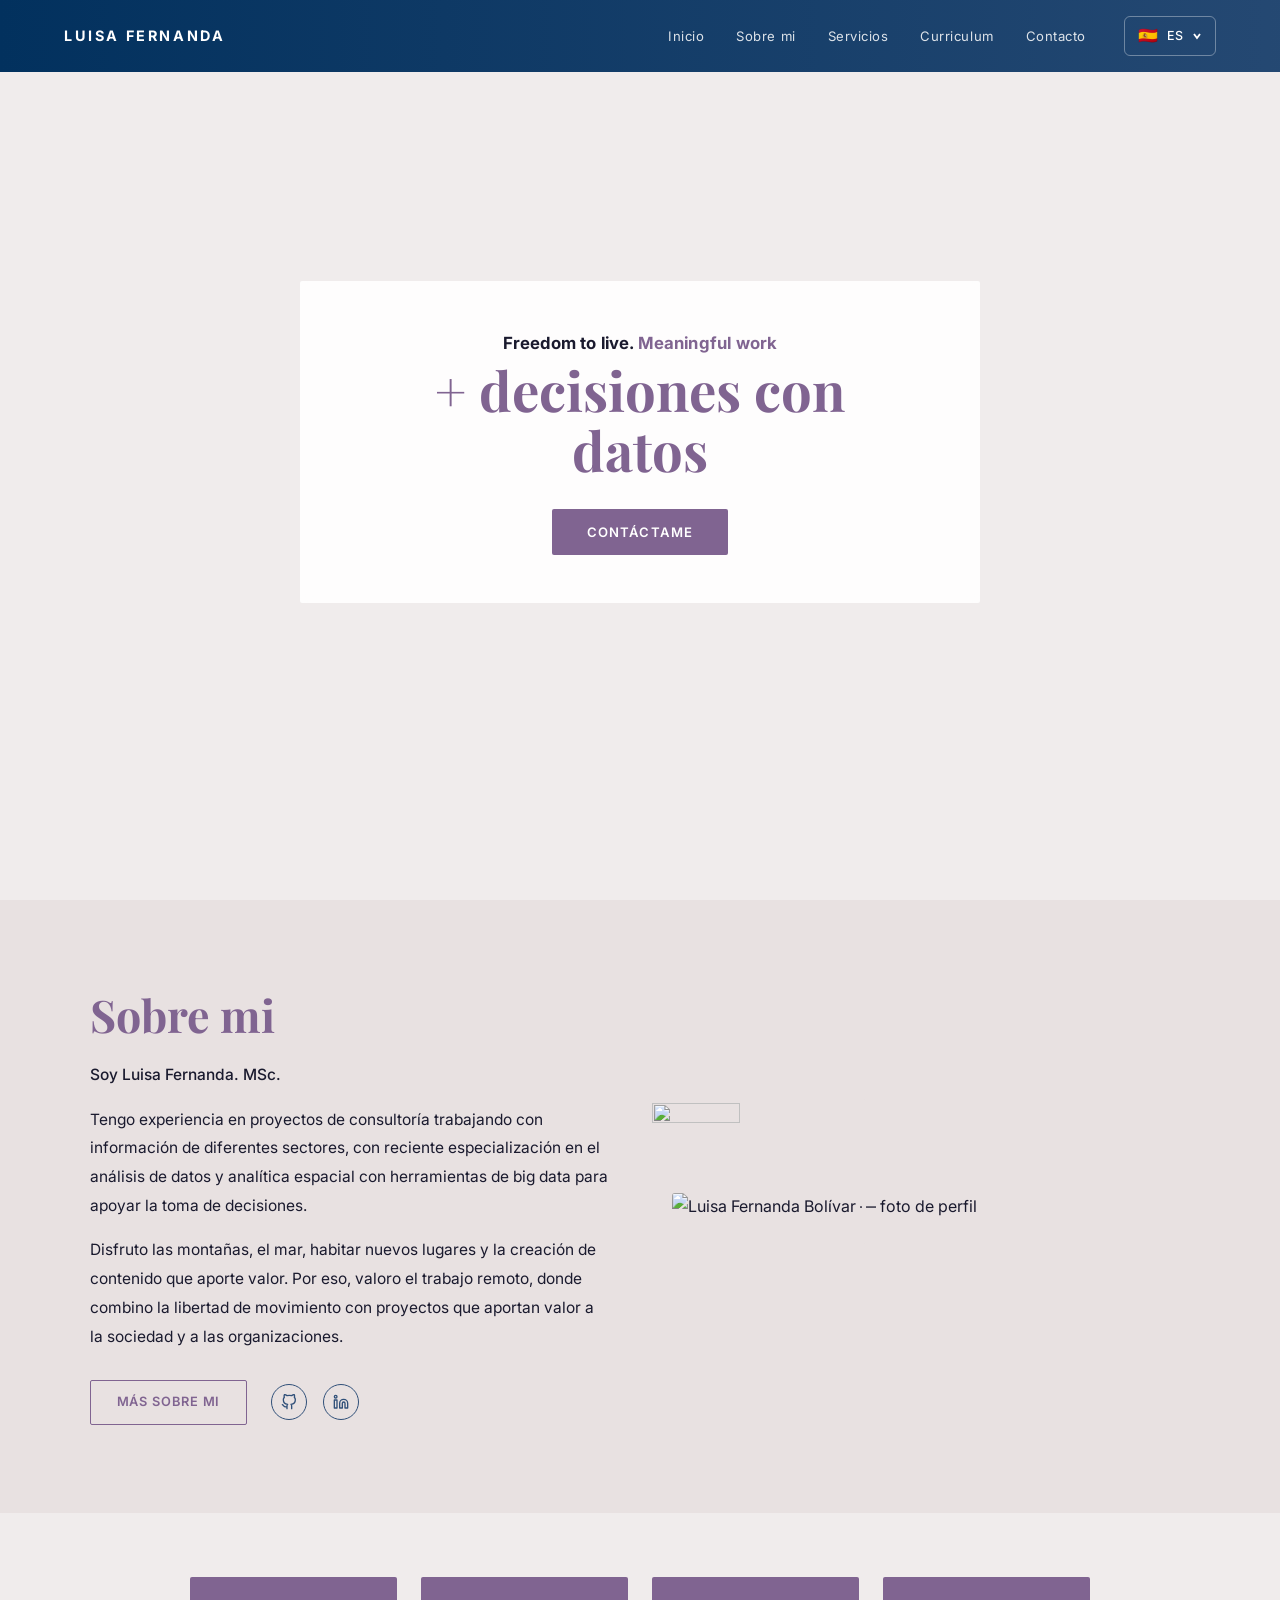
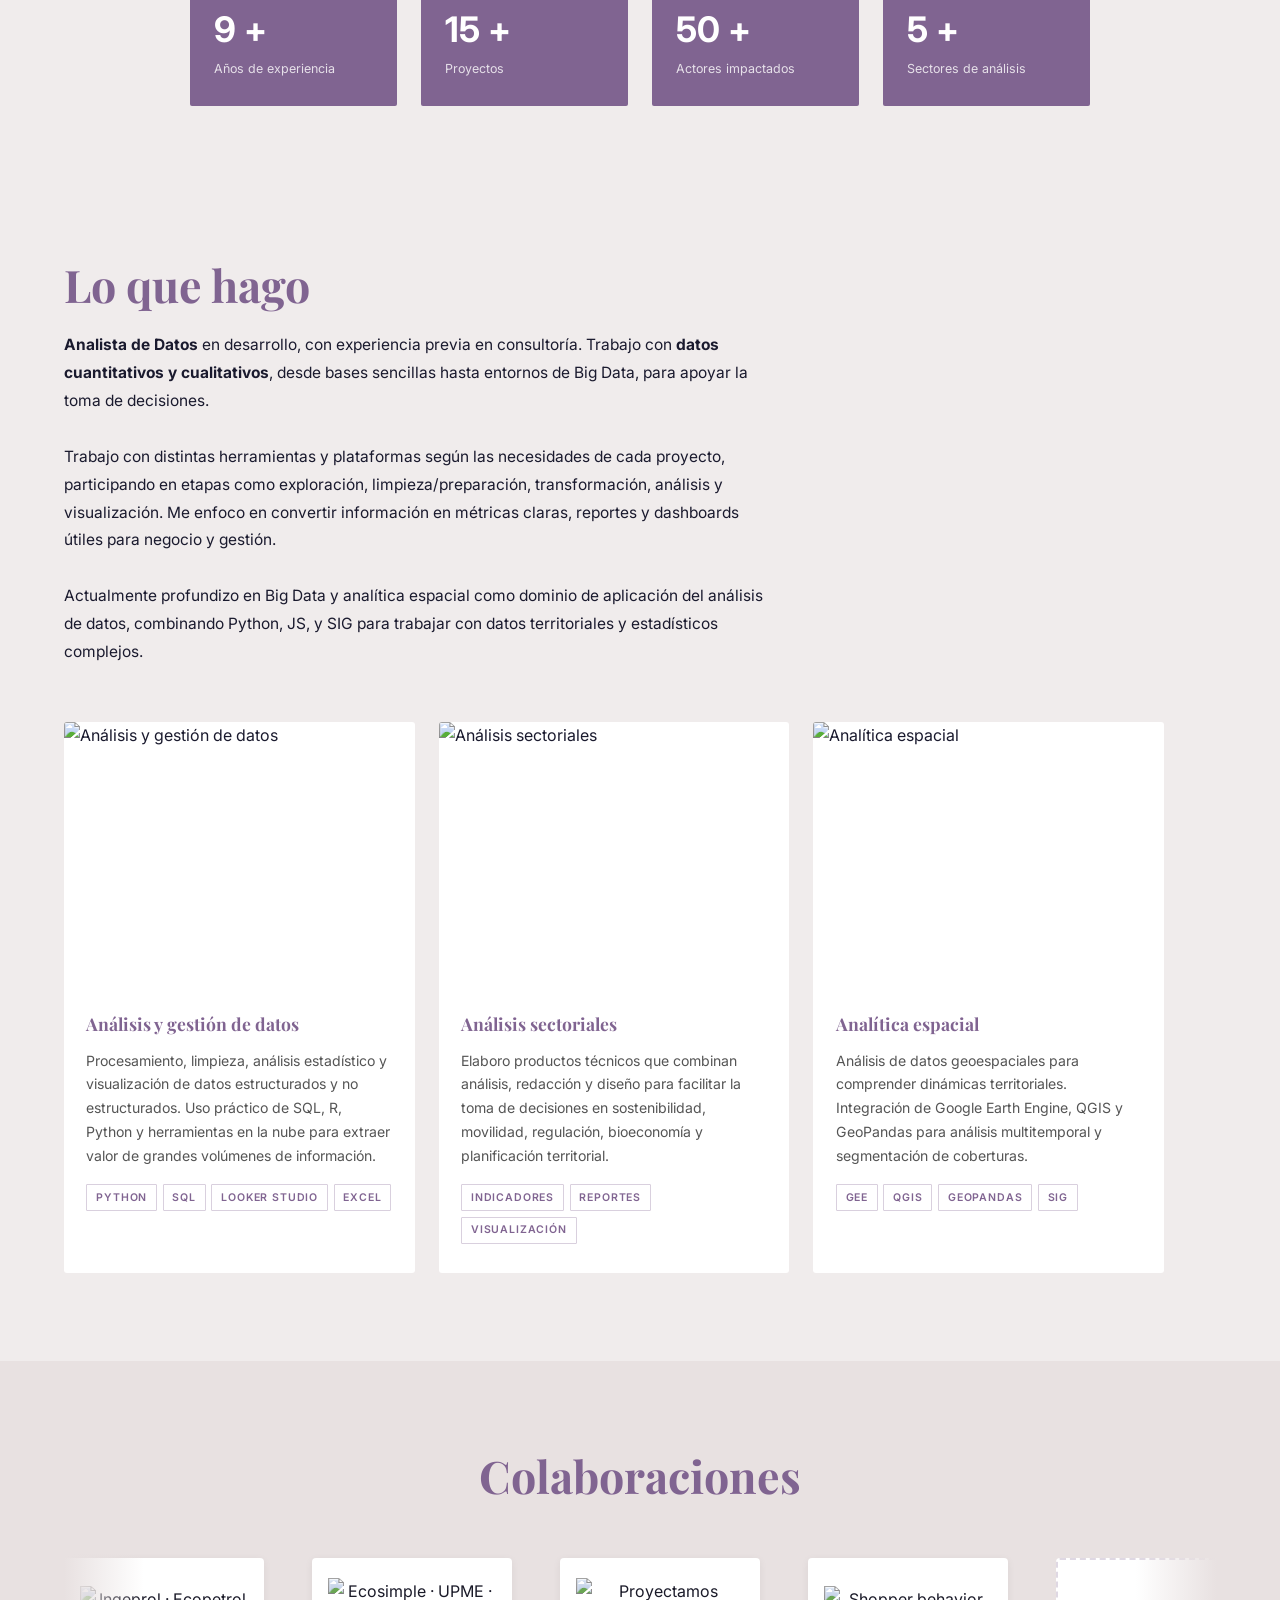
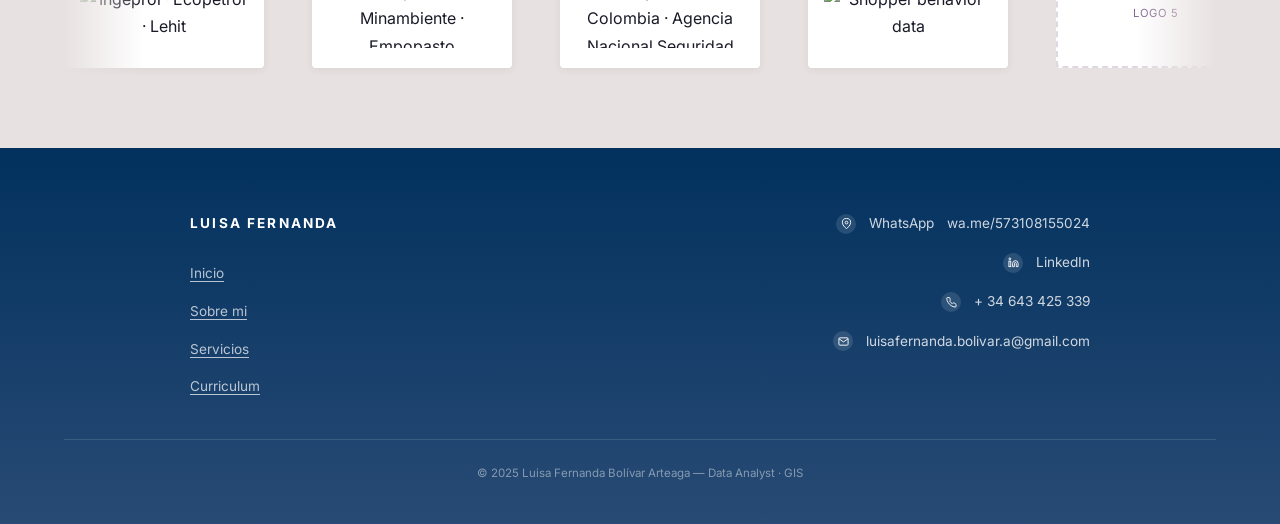
==== index.html @ f2eaf9ac "estructura inicial web" ====
<!DOCTYPE html>
<html lang="es">
<head>
  <meta charset="UTF-8" />
  <meta name="viewport" content="width=device-width, initial-scale=1.0" />
  <title>Luisa Fernanda | Data Analyst · GIS</title>
  <meta name="description" content="Analista de datos con especialización en analítica espacial. Trabajo remoto." />
  <link rel="preconnect" href="https://fonts.googleapis.com" />
  <link rel="preconnect" href="https://fonts.gstatic.com" crossorigin />
  <link href="https://fonts.googleapis.com/css2?family=Playfair+Display:ital,wght@0,700;1,400&family=Inter:wght@300;400;500;600;700&display=swap" rel="stylesheet" />
  <link rel="stylesheet" href="style.css" />
</head>
<body>

<nav id="navbar">
  <div class="nav-logo">Luisa Fernanda</div>
  <div class="nav-right">
    <ul class="nav-links" id="navLinks">
      <li><a href="#hero">Inicio</a></li>
      <li><a href="#sobre-mi">Sobre mi</a></li>
      <li><a href="#lo-que-hago">Servicios</a></li>
      <li><a href="https://85944478-ba45-48b2-b9d4-920b23eec399.filesusr.com/ugd/d767a4_0eafc25b8b7340abb71ace5b3f8cf896.pdf" target="_blank">Curriculum</a></li>
      <li><a href="#contacto">Contacto</a></li>
    </ul>
    <div class="lang-select" title="Idioma">
      <span class="lang-flag">🇪🇸</span>
      <span>ES</span>
      <svg width="10" height="10" viewBox="0 0 10 10" fill="none" stroke="white" stroke-width="1.8"><polyline points="2,3 5,7 8,3"/></svg>
      <select aria-label="Seleccionar idioma" id="langSelector">
        <option value="es">ES</option>
        <option value="en">EN</option>
      </select>
    </div>
    <div class="hamburger" id="hamburger">
      <span></span><span></span><span></span>
    </div>
  </div>
</nav>

<section id="hero">
  <div class="hero-card reveal">
    <p class="hero-line1">Freedom to live. <span>Meaningful work</span></p>
    <h1 class="hero-tagline">+ decisiones con datos</h1>
    <a href="#contacto" class="btn-hero">Contáctame</a>
  </div>
</section>

<section id="sobre-mi">
  <div class="about-grid">
    <div class="about-left reveal">
      <h2 class="section-title">Sobre mi</h2>
      <p class="about-subtitle">Soy Luisa Fernanda. MSc.</p>
      <p>
        Tengo experiencia en proyectos de consultoría trabajando con información de diferentes sectores, con reciente especialización en el análisis de datos y analítica espacial con herramientas de big data para apoyar la toma de decisiones.
      </p>
      <p>
        Disfruto las montañas, el mar, habitar nuevos lugares y la creación de contenido que aporte valor. Por eso, valoro el trabajo remoto, donde combino la libertad de movimiento con proyectos que aportan valor a la sociedad y a las organizaciones.
      </p>
      <div class="about-cta-row">
        <a href="#mi-historia" class="btn-outline">Más sobre mi</a>
        <div class="about-social-icons">
          <a href="https://github.com/lufer117" target="_blank" title="GitHub" aria-label="GitHub">
            <svg width="16" height="16" viewBox="0 0 24 24" fill="none" stroke="#305079" stroke-width="2" stroke-linecap="round" stroke-linejoin="round"><path d="M9 19c-5 1.5-5-2.5-7-3m14 6v-3.87a3.37 3.37 0 0 0-.94-2.61c3.14-.35 6.44-1.54 6.44-7A5.44 5.44 0 0 0 20 4.77 5.07 5.07 0 0 0 19.91 1S18.73.65 16 2.48a13.38 13.38 0 0 0-7 0C6.27.65 5.09 1 5.09 1A5.07 5.07 0 0 0 5 4.77a5.44 5.44 0 0 0-1.5 3.78c0 5.42 3.3 6.61 6.44 7A3.37 3.37 0 0 0 9 18.13V22"/></svg>
          </a>
          <a href="https://www.linkedin.com/in/luisafernandabolivararteaga" target="_blank" title="LinkedIn" aria-label="LinkedIn">
            <svg width="16" height="16" viewBox="0 0 24 24" fill="none" stroke="#305079" stroke-width="2" stroke-linecap="round" stroke-linejoin="round"><path d="M16 8a6 6 0 0 1 6 6v7h-4v-7a2 2 0 0 0-2-2 2 2 0 0 0-2 2v7h-4v-7a6 6 0 0 1 6-6z"/><rect x="2" y="9" width="4" height="12"/><circle cx="4" cy="4" r="2"/></svg>
          </a>
        </div>
      </div>
    </div>
    <div class="about-right reveal">
      <img
        class="about-photo-main"
        src="https://static.wixstatic.com/media/d767a4_73cf8588eb8a473c80103f73e6453118~mv2.jpg/v1/fill/w_600,h_800,al_c,q_80/d767a4_73cf8588eb8a473c80103f73e6453118~mv2.jpg"
        alt="Luisa Fernanda Bolívar — foto de perfil"
        loading="lazy"
      />
      <img
        class="about-photo-accent"
        src="https://static.wixstatic.com/media/d767a4_4808fd9a08a14a4a972e4a9606063c52~mv2.jpg/v1/fill/w_300,h_200,al_c,q_80/d767a4_4808fd9a08a14a4a972e4a9606063c52~mv2.jpg"
        alt=""
        loading="lazy"
      />
    </div>
  </div>
</section>

<section id="stats">
  <div class="stats-grid">
    <div class="stat-card reveal">
      <div class="stat-num">9 +</div>
      <div class="stat-label">Años de experiencia</div>
    </div>
    <div class="stat-card reveal">
      <div class="stat-num">15 +</div>
      <div class="stat-label">Proyectos</div>
    </div>
    <div class="stat-card reveal">
      <div class="stat-num">50 +</div>
      <div class="stat-label">Actores impactados</div>
    </div>
    <div class="stat-card reveal">
      <div class="stat-num">5 +</div>
      <div class="stat-label">Sectores de análisis</div>
    </div>
  </div>
</section>

<section id="lo-que-hago">
  <div class="services-intro reveal">
    <h2 class="section-title">Lo que hago</h2>
    <p class="section-body">
      <strong>Analista de Datos</strong> en desarrollo, con experiencia previa en consultoría. Trabajo con <strong>datos cuantitativos y cualitativos</strong>, desde bases sencillas hasta entornos de Big Data, para apoyar la toma de decisiones.<br><br>
      Trabajo con distintas herramientas y plataformas según las necesidades de cada proyecto, participando en etapas como exploración, limpieza/preparación, transformación, análisis y visualización. Me enfoco en convertir información en métricas claras, reportes y dashboards útiles para negocio y gestión.<br><br>
      Actualmente profundizo en Big Data y analítica espacial como dominio de aplicación del análisis de datos, combinando Python, JS, y SIG para trabajar con datos territoriales y estadísticos complejos.
    </p>
  </div>

  <div class="triptych">
    <div class="triptych-card reveal">
      <img
        class="triptych-img"
        src="https://static.wixstatic.com/media/d767a4_cf035d78834743068d8498314a80abf8~mv2.jpg/v1/fill/w_600,h_450,al_c,q_80/d767a4_cf035d78834743068d8498314a80abf8~mv2.jpg"
        alt="Análisis y gestión de datos"
        loading="lazy"
      />
      <div class="triptych-body">
        <h3 class="triptych-title">Análisis y gestión de datos</h3>
        <p class="triptych-text">
          Procesamiento, limpieza, análisis estadístico y visualización de datos estructurados y no estructurados. Uso práctico de SQL, R, Python y herramientas en la nube para extraer valor de grandes volúmenes de información.
        </p>
        <div class="triptych-tags">
          <span class="tag">Python</span>
          <span class="tag">SQL</span>
          <span class="tag">Looker Studio</span>
          <span class="tag">Excel</span>
        </div>
      </div>
    </div>

    <div class="triptych-card reveal">
      <img
        class="triptych-img"
        src="https://static.wixstatic.com/media/d767a4_a2bdb88b10c5483eb8e3afe7eb014745~mv2.jpg/v1/fill/w_600,h_450,al_c,q_80/d767a4_a2bdb88b10c5483eb8e3afe7eb014745~mv2.jpg"
        alt="Análisis sectoriales"
        loading="lazy"
      />
      <div class="triptych-body">
        <h3 class="triptych-title">Análisis sectoriales</h3>
        <p class="triptych-text">
          Elaboro productos técnicos que combinan análisis, redacción y diseño para facilitar la toma de decisiones en sostenibilidad, movilidad, regulación, bioeconomía y planificación territorial.
        </p>
        <div class="triptych-tags">
          <span class="tag">Indicadores</span>
          <span class="tag">Reportes</span>
          <span class="tag">Visualización</span>
        </div>
      </div>
    </div>

    <div class="triptych-card reveal">
      <img
        class="triptych-img"
        src="https://static.wixstatic.com/media/d767a4_0d65ae24fb63423b81ef624f413c1f11~mv2.jpg/v1/fill/w_600,h_450,al_c,q_80/d767a4_0d65ae24fb63423b81ef624f413c1f11~mv2.jpg"
        alt="Analítica espacial"
        loading="lazy"
      />
      <div class="triptych-body">
        <h3 class="triptych-title">Analítica espacial</h3>
        <p class="triptych-text">
          Análisis de datos geoespaciales para comprender dinámicas territoriales. Integración de Google Earth Engine, QGIS y GeoPandas para análisis multitemporal y segmentación de coberturas.
        </p>
        <div class="triptych-tags">
          <span class="tag">GEE</span>
          <span class="tag">QGIS</span>
          <span class="tag">GeoPandas</span>
          <span class="tag">SIG</span>
        </div>
      </div>
    </div>
  </div>
</section>

<section id="colaboraciones">
  <h2 class="section-title reveal">Colaboraciones</h2>
  <div class="marquee-track">
    <div class="marquee-inner">
      <div class="collab-logo-wrap">
        <img class="collab-logo" src="https://static.wixstatic.com/media/d767a4_24c16a0fa098407d8c719baf56a0b378~mv2.jpg/v1/fit/w_300,h_160/d767a4_24c16a0fa098407d8c719baf56a0b378~mv2.jpg" alt="Ingeprol · Ecopetrol · Lehit" loading="lazy" />
      </div>
      <div class="collab-logo-wrap">
        <img class="collab-logo" src="https://static.wixstatic.com/media/d767a4_830a9df9bb1149f1917ee5dc9554f55f~mv2.jpg/v1/fit/w_300,h_160/d767a4_830a9df9bb1149f1917ee5dc9554f55f~mv2.jpg" alt="Ecosimple · UPME · Minambiente · Empopasto" loading="lazy" />
      </div>
      <div class="collab-logo-wrap">
        <img class="collab-logo" src="https://static.wixstatic.com/media/d767a4_1463dd03faae4d6192f4c809066198b1~mv2.jpg/v1/fit/w_300,h_160/d767a4_1463dd03faae4d6192f4c809066198b1~mv2.jpg" alt="Proyectamos Colombia · Agencia Nacional Seguridad Vial" loading="lazy" />
      </div>
      <div class="collab-logo-wrap">
        <img class="collab-logo" src="https://static.wixstatic.com/media/d767a4_319474f834fd499bae5ca537a2222ff3~mv2.png/v1/fit/w_300,h_160/d767a4_319474f834fd499bae5ca537a2222ff3~mv2.png" alt="Shopper behavior data" loading="lazy" />
      </div>
      <div class="collab-placeholder">Logo 5</div>
      <div class="collab-placeholder">Logo 6</div>
      <div class="collab-placeholder">Logo 7</div>

      <div class="collab-logo-wrap">
        <img class="collab-logo" src="https://static.wixstatic.com/media/d767a4_24c16a0fa098407d8c719baf56a0b378~mv2.jpg/v1/fit/w_300,h_160/d767a4_24c16a0fa098407d8c719baf56a0b378~mv2.jpg" alt="" loading="lazy" aria-hidden="true" />
      </div>
      <div class="collab-logo-wrap">
        <img class="collab-logo" src="https://static.wixstatic.com/media/d767a4_830a9df9bb1149f1917ee5dc9554f55f~mv2.jpg/v1/fit/w_300,h_160/d767a4_830a9df9bb1149f1917ee5dc9554f55f~mv2.jpg" alt="" loading="lazy" aria-hidden="true" />
      </div>
      <div class="collab-logo-wrap">
        <img class="collab-logo" src="https://static.wixstatic.com/media/d767a4_1463dd03faae4d6192f4c809066198b1~mv2.jpg/v1/fit/w_300,h_160/d767a4_1463dd03faae4d6192f4c809066198b1~mv2.jpg" alt="" loading="lazy" aria-hidden="true" />
      </div>
      <div class="collab-logo-wrap">
        <img class="collab-logo" src="https://static.wixstatic.com/media/d767a4_319474f834fd499bae5ca537a2222ff3~mv2.png/v1/fit/w_300,h_160/d767a4_319474f834fd499bae5ca537a2222ff3~mv2.png" alt="" loading="lazy" aria-hidden="true" />
      </div>
      <div class="collab-placeholder" aria-hidden="true">Logo 5</div>
      <div class="collab-placeholder" aria-hidden="true">Logo 6</div>
      <div class="collab-placeholder" aria-hidden="true">Logo 7</div>
    </div>
  </div>
</section>

<footer id="contacto">
  <div class="footer-inner">
    <div class="footer-left">
      <div class="footer-logo-text">Luisa Fernanda</div>
      <ul class="footer-nav">
        <li><a href="#hero">Inicio</a></li>
        <li><a href="#sobre-mi">Sobre mi</a></li>
        <li><a href="#lo-que-hago">Servicios</a></li>
        <li><a href="https://85944478-ba45-48b2-b9d4-920b23eec399.filesusr.com/ugd/d767a4_0eafc25b8b7340abb71ace5b3f8cf896.pdf" target="_blank">Curriculum</a></li>
      </ul>
    </div>
    <div class="footer-right">
      <div class="footer-contact-row">
        <div class="footer-icon">
          <svg viewBox="0 0 24 24"><path d="M21 10c0 7-9 13-9 13S3 17 3 10a9 9 0 0 1 18 0z"/><circle cx="12" cy="10" r="3"/></svg>
        </div>
        WhatsApp
        <a href="https://wa.me/573108155024" target="_blank">wa.me/573108155024</a>
      </div>
      <div class="footer-contact-row">
        <div class="footer-icon">
          <svg viewBox="0 0 24 24"><path d="M16 8a6 6 0 0 1 6 6v7h-4v-7a2 2 0 0 0-2-2 2 2 0 0 0-2 2v7h-4v-7a6 6 0 0 1 6-6z"/><rect x="2" y="9" width="4" height="12"/><circle cx="4" cy="4" r="2"/></svg>
        </div>
        <a href="https://www.linkedin.com/in/luisafernandabolivararteaga" target="_blank">LinkedIn</a>
      </div>
      <div class="footer-contact-row">
        <div class="footer-icon">
          <svg viewBox="0 0 24 24"><path d="M22 16.92v3a2 2 0 0 1-2.18 2 19.79 19.79 0 0 1-8.63-3.07A19.5 19.5 0 0 1 4.69 12a19.79 19.79 0 0 1-3.07-8.67A2 2 0 0 1 3.6 1.18h3a2 2 0 0 1 2 1.72c.127.96.361 1.903.7 2.81a2 2 0 0 1-.45 2.11L7.91 8.77a16 16 0 0 0 5.53 5.53l.87-.87a2 2 0 0 1 2.11-.45c.907.339 1.85.573 2.81.7a2 2 0 0 1 1.72 2.04z"/></svg>
        </div>
        <a href="tel:+34643425339">+ 34 643 425 339</a>
      </div>
      <div class="footer-contact-row">
        <div class="footer-icon">
          <svg viewBox="0 0 24 24"><path d="M4 4h16c1.1 0 2 .9 2 2v12c0 1.1-.9 2-2 2H4c-1.1 0-2-.9-2-2V6c0-1.1.9-2 2-2z"/><polyline points="22,6 12,13 2,6"/></svg>
        </div>
        <a href="mailto:luisafernanda.bolivar.a@gmail.com">luisafernanda.bolivar.a@gmail.com</a>
      </div>
    </div>
  </div>
  <div class="footer-bottom">© 2025 Luisa Fernanda Bolívar Arteaga — Data Analyst · GIS</div>
</footer>

<script src="script.js" defer></script>
</body>
</html>
---- style.css ----
/* ── TOKENS ── */
:root {
  --purple:     #806491;
  --navy:       #02315E;
  --teal:       #305079;
  --base1:      #E8E1E1;
  --base2:      #F0ECEC;
  --white:      #FFFFFF;
  --text-dark:  #1a1a2e;
  --text-mid:   #305079;
  --text-light: #E8E1E1;
  --serif:      'Playfair Display', Georgia, serif;
  --sans:       'Inter', system-ui, sans-serif;
}

*, *::before, *::after { box-sizing: border-box; margin: 0; padding: 0; }
html { scroll-behavior: smooth; }
body {
  background: var(--base2);
  color: var(--text-dark);
  font-family: var(--sans);
  font-size: 16px;
  line-height: 1.7;
  -webkit-font-smoothing: antialiased;
}
img { display: block; max-width: 100%; }
a { color: inherit; text-decoration: none; }

/* ─────────────────────────────────────
   NAV
───────────────────────────────────── */
nav {
  position: fixed;
  top: 0; left: 0; right: 0;
  z-index: 200;
  display: flex;
  align-items: center;
  justify-content: space-between;
  padding: 0 5vw;
  height: 72px;
  background-image: url('mapa-header');
  background-size: cover;
  background-position: center;
  background-color: var(--navy);
}
nav::before {
  content: '';
  position: absolute;
  inset: 0;
  background: linear-gradient(90deg, rgba(2,49,94,0.82) 0%, rgba(48,80,121,0.75) 100%);
  z-index: 0;
}
nav > * { position: relative; z-index: 1; }

.nav-logo {
  font-family: var(--sans);
  font-size: 0.9rem;
  font-weight: 700;
  letter-spacing: 0.18em;
  text-transform: uppercase;
  color: var(--white);
}

.nav-right {
  display: flex;
  align-items: center;
  gap: 2.4rem;
}
.nav-links {
  display: flex;
  gap: 2rem;
  list-style: none;
}
.nav-links a {
  font-size: 0.82rem;
  font-weight: 400;
  letter-spacing: 0.04em;
  color: rgba(255,255,255,0.85);
  transition: color 0.2s;
}
.nav-links a:hover { color: var(--white); }

.lang-select {
  position: relative;
  display: flex;
  align-items: center;
  gap: 0.5rem;
  padding: 0.35rem 0.8rem;
  border: 1px solid rgba(255,255,255,0.35);
  border-radius: 6px;
  color: var(--white);
  font-size: 0.78rem;
  font-weight: 500;
  letter-spacing: 0.06em;
  cursor: pointer;
  user-select: none;
}
.lang-select select {
  position: absolute;
  inset: 0;
  opacity: 0;
  cursor: pointer;
  width: 100%;
}
.lang-flag { font-size: 1rem; }

.hamburger {
  display: none;
  flex-direction: column;
  gap: 5px;
  cursor: pointer;
}
.hamburger span {
  display: block;
  width: 22px; height: 2px;
  background: var(--white);
  border-radius: 2px;
}

/* ─────────────────────────────────────
   HERO (Corregido)
───────────────────────────────────── */
#hero {
  min-height: 100vh;
  padding-top: 72px;
  display: flex;
  align-items: center;
  justify-content: center;
  position: relative;
  overflow: hidden;
  text-align: center;
  /* Fondo con overlay y background fijado directamente aquí */
  background-image: 
    linear-gradient(rgba(240,236,236,0.55), rgba(240,236,236,0.55)), 
    url('https://static.wixstatic.com/media/11062b_77378fc0da68439ebd8fd24a2f51e50cf000.jpg/v1/fill/w_1920,h_1080,al_c,q_80/11062b_77378fc0da68439ebd8fd24a2f51e50cf000.jpg');
  background-size: cover;
  background-position: center 30%;
  background-attachment: fixed;
}

.hero-card {
  position: relative;
  z-index: 2;
  background: rgba(255,255,255,0.88);
  backdrop-filter: blur(6px);
  padding: 3rem 4rem;
  max-width: 680px;
  width: 90%;
  border-radius: 2px;
}
.hero-line1 {
  font-family: var(--sans);
  font-size: 1.05rem;
  font-weight: 700;
  color: var(--text-dark);
  letter-spacing: 0.01em;
  margin-bottom: 0.15rem;
}
.hero-line1 span { color: var(--purple); font-weight: 700; }
.hero-tagline {
  font-family: var(--serif);
  font-size: clamp(2.2rem, 5vw, 3.4rem);
  font-weight: 700;
  color: var(--purple);
  line-height: 1.1;
  margin-bottom: 1.8rem;
}
.btn-hero {
  display: inline-block;
  padding: 0.75rem 2.2rem;
  background: var(--purple);
  color: var(--white);
  font-size: 0.82rem;
  font-weight: 600;
  letter-spacing: 0.08em;
  text-transform: uppercase;
  border-radius: 2px;
  transition: background 0.2s, transform 0.15s;
}
.btn-hero:hover { background: var(--navy); transform: translateY(-1px); }

/* ─────────────────────────────────────
   SHARED SECTION
───────────────────────────────────── */
section { padding: 5.5rem 5vw; }
.section-eyebrow {
  font-size: 0.72rem;
  font-weight: 600;
  letter-spacing: 0.18em;
  text-transform: uppercase;
  color: var(--purple);
  margin-bottom: 0.6rem;
}
.section-title {
  font-family: var(--serif);
  font-size: clamp(2rem, 3.5vw, 2.8rem);
  font-weight: 700;
  color: var(--purple);
  line-height: 1.2;
  margin-bottom: 1.2rem;
}
.section-body {
  font-size: 0.97rem;
  color: var(--text-dark);
  line-height: 1.8;
}

/* ─────────────────────────────────────
   SOBRE MÍ
───────────────────────────────────── */
#sobre-mi {
  background: var(--base1);
}
.about-grid {
  display: grid;
  grid-template-columns: 1fr 1fr;
  gap: 4rem;
  align-items: center;
  max-width: 1100px;
  margin: 0 auto;
}
.about-subtitle {
  font-size: 1.1rem;
  font-weight: 500;
  color: var(--purple);
  margin-bottom: 1.2rem;
}
.about-left p {
  font-size: 0.97rem;
  color: var(--text-dark);
  line-height: 1.85;
  margin-bottom: 1rem;
}
.about-cta-row {
  display: flex;
  align-items: center;
  gap: 1.5rem;
  margin-top: 1.8rem;
  flex-wrap: wrap;
}
.btn-outline {
  display: inline-block;
  padding: 0.65rem 1.6rem;
  border: 1.5px solid var(--purple);
  color: var(--purple);
  font-size: 0.8rem;
  font-weight: 600;
  letter-spacing: 0.07em;
  text-transform: uppercase;
  border-radius: 2px;
  transition: background 0.2s, color 0.2s;
}
.btn-outline:hover { background: var(--purple); color: var(--white); }
.about-social-icons {
  display: flex;
  gap: 1rem;
}
.about-social-icons a {
  display: flex;
  align-items: center;
  justify-content: center;
  width: 36px; height: 36px;
  border: 1.5px solid var(--teal);
  border-radius: 50%;
  transition: background 0.2s, border-color 0.2s;
}
.about-social-icons a:hover { background: var(--teal); }
.about-social-icons img { width: 16px; height: 16px; }

.about-right {
  position: relative;
}
.about-photo-main {
  width: 100%;
  max-height: 560px;
  object-fit: cover;
  object-position: top;
  border-radius: 3px;
  display: block;
}
.about-photo-accent {
  position: absolute;
  bottom: -1.5rem;
  left: -1.5rem;
  width: 42%;
  aspect-ratio: 3/2;
  object-fit: cover;
  border-radius: 2px;
  border: 4px solid var(--base1);
}

/* ─────────────────────────────────────
   STATS
───────────────────────────────────── */
#stats {
  background: var(--base2);
  padding: 4rem 5vw;
}
.stats-grid {
  display: grid;
  grid-template-columns: repeat(4, 1fr);
  gap: 1.5rem;
  max-width: 900px;
  margin: 0 auto;
}
.stat-card {
  background: var(--purple);
  padding: 2.2rem 1.5rem 1.8rem;
  border-radius: 2px;
  text-align: left;
}
.stat-num {
  font-family: var(--sans);
  font-size: 2.2rem;
  font-weight: 700;
  color: var(--white);
  line-height: 1;
  margin-bottom: 0.8rem;
}
.stat-label {
  font-size: 0.78rem;
  font-weight: 400;
  color: rgba(255,255,255,0.8);
  line-height: 1.4;
}

/* ─────────────────────────────────────
   LO QUE HAGO
───────────────────────────────────── */
#lo-que-hago {
  background: var(--base2);
}
.services-intro {
  max-width: 820px;
  margin-bottom: 3.5rem;
}
.services-intro .section-body { max-width: 700px; }

.triptych {
  display: grid;
  grid-template-columns: repeat(3, 1fr);
  gap: 1.5rem;
  max-width: 1100px;
}
.triptych-card {
  background: var(--white);
  border-radius: 3px;
  overflow: hidden;
  transition: box-shadow 0.25s, transform 0.2s;
}
.triptych-card:hover {
  box-shadow: 0 8px 32px rgba(128,100,145,0.15);
  transform: translateY(-3px);
}
.triptych-img {
  width: 100%;
  aspect-ratio: 4/3;
  object-fit: cover;
}
.triptych-body {
  padding: 1.5rem 1.4rem 1.8rem;
}
.triptych-title {
  font-family: var(--serif);
  font-size: 1.1rem;
  font-weight: 700;
  color: var(--purple);
  margin-bottom: 0.6rem;
}
.triptych-text {
  font-size: 0.88rem;
  color: #555;
  line-height: 1.7;
  margin-bottom: 1rem;
}
.triptych-tags {
  display: flex;
  flex-wrap: wrap;
  gap: 0.35rem;
}
.tag {
  font-size: 0.66rem;
  font-weight: 600;
  letter-spacing: 0.08em;
  text-transform: uppercase;
  padding: 0.22rem 0.55rem;
  border: 1px solid rgba(128,100,145,0.3);
  color: var(--purple);
  border-radius: 1px;
}

/* ─────────────────────────────────────
   COLABORACIONES
───────────────────────────────────── */
#colaboraciones {
  background: var(--base1);
  text-align: center;
  overflow: hidden;
  padding-bottom: 4rem;
}
#colaboraciones .section-title {
  color: var(--purple);
  margin-bottom: 2.5rem;
}

.marquee-track {
  overflow: hidden;
  width: 100%;
  position: relative;
  padding: 1rem 0;
}
.marquee-track::before,
.marquee-track::after {
  content: '';
  position: absolute;
  top: 0; bottom: 0;
  width: 80px;
  z-index: 2;
}
.marquee-track::before {
  left: 0;
  background: linear-gradient(90deg, var(--base1) 0%, transparent 100%);
}
.marquee-track::after {
  right: 0;
  background: linear-gradient(270deg, var(--base1) 0%, transparent 100%);
}
.marquee-inner {
  display: flex;
  gap: 3rem;
  width: max-content;
  animation: marquee 22s linear infinite;
}
.marquee-inner:hover { animation-play-state: paused; }
@keyframes marquee {
  from { transform: translateX(0); }
  to   { transform: translateX(-50%); }
}
.collab-logo-wrap {
  display: flex;
  align-items: center;
  justify-content: center;
  background: var(--white);
  border-radius: 4px;
  width: 200px;
  height: 110px;
  padding: 1rem;
  flex-shrink: 0;
  box-shadow: 0 2px 8px rgba(0,0,0,0.06);
}
.collab-logo {
  max-width: 100%;
  max-height: 70px;
  object-fit: contain;
  filter: grayscale(30%);
  transition: filter 0.2s;
}
.collab-logo-wrap:hover .collab-logo { filter: none; }

.collab-placeholder {
  width: 200px; height: 110px;
  background: var(--white);
  border: 2px dashed rgba(128,100,145,0.25);
  border-radius: 4px;
  display: flex;
  align-items: center;
  justify-content: center;
  font-size: 0.7rem;
  color: var(--purple);
  flex-shrink: 0;
  letter-spacing: 0.06em;
  text-transform: uppercase;
}

/* ─────────────────────────────────────
   FOOTER
───────────────────────────────────── */
footer {
  background-image: url('mapa-header');
  background-size: cover;
  background-position: center bottom;
  background-color: var(--navy);
  position: relative;
  padding: 4rem 5vw 2.5rem;
  color: var(--white);
}
footer::before {
  content: '';
  position: absolute;
  inset: 0;
  background: linear-gradient(180deg, rgba(2,49,94,0.88) 0%, rgba(48,80,121,0.82) 100%);
  z-index: 0;
}
.footer-inner {
  position: relative;
  z-index: 1;
  display: grid;
  grid-template-columns: 1fr 1fr;
  gap: 3rem;
  max-width: 900px;
  margin: 0 auto;
}
.footer-logo-text {
  font-size: 0.85rem;
  font-weight: 700;
  letter-spacing: 0.16em;
  text-transform: uppercase;
  color: var(--white);
  margin-bottom: 1.5rem;
}
.footer-nav {
  list-style: none;
  display: flex;
  flex-direction: column;
  gap: 0.65rem;
}
.footer-nav a {
  font-size: 0.85rem;
  color: rgba(255,255,255,0.7);
  text-decoration: underline;
  text-underline-offset: 3px;
  transition: color 0.2s;
}
.footer-nav a:hover { color: var(--white); }

.footer-right {
  display: flex;
  flex-direction: column;
  gap: 1rem;
  align-items: flex-end;
}
.footer-contact-row {
  display: flex;
  align-items: center;
  gap: 0.8rem;
  font-size: 0.85rem;
  color: rgba(255,255,255,0.8);
}
.footer-contact-row a { color: rgba(255,255,255,0.8); transition: color 0.2s; }
.footer-contact-row a:hover { color: var(--white); }
.footer-icon {
  width: 20px; height: 20px;
  display: flex; align-items: center; justify-content: center;
  background: rgba(255,255,255,0.12);
  border-radius: 50%;
  flex-shrink: 0;
}
.footer-icon svg { width: 11px; height: 11px; stroke: var(--white); fill: none; stroke-width: 2; }

.footer-bottom {
  position: relative;
  z-index: 1;
  text-align: center;
  margin-top: 2.5rem;
  padding-top: 1.5rem;
  border-top: 1px solid rgba(255,255,255,0.12);
  font-size: 0.72rem;
  color: rgba(255,255,255,0.45);
}

/* ─────────────────────────────────────
   SCROLL REVEAL
───────────────────────────────────── */
.reveal {
  opacity: 0;
  transform: translateY(20px);
  transition: opacity 0.65s ease, transform 0.65s ease;
}
.reveal.visible { opacity: 1; transform: none; }

/* ─────────────────────────────────────
   RESPONSIVE
───────────────────────────────────── */
@media (max-width: 900px) {
  .nav-links { display: none; }
  .hamburger { display: flex; }
  nav.menu-open .nav-links {
    display: flex;
    flex-direction: column;
    position: fixed;
    inset: 72px 0 0 0;
    background: var(--navy);
    justify-content: center;
    align-items: center;
    gap: 2rem;
    z-index: 199;
  }
  nav.menu-open .nav-links a { font-size: 1.1rem; color: var(--white); }
  .hero-card { padding: 2rem 1.5rem; }
  .about-grid { grid-template-columns: 1fr; }
  .about-right { order: -1; }
  .about-photo-accent { display: none; }
  .stats-grid { grid-template-columns: repeat(2, 1fr); }
  .triptych { grid-template-columns: 1fr; max-width: 480px; }
  .footer-inner { grid-template-columns: 1fr; }
  .footer-right { align-items: flex-start; }
}
@media (max-width: 480px) {
  .stats-grid { grid-template-columns: 1fr 1fr; }
  .hero-tagline { font-size: 1.9rem; }
}
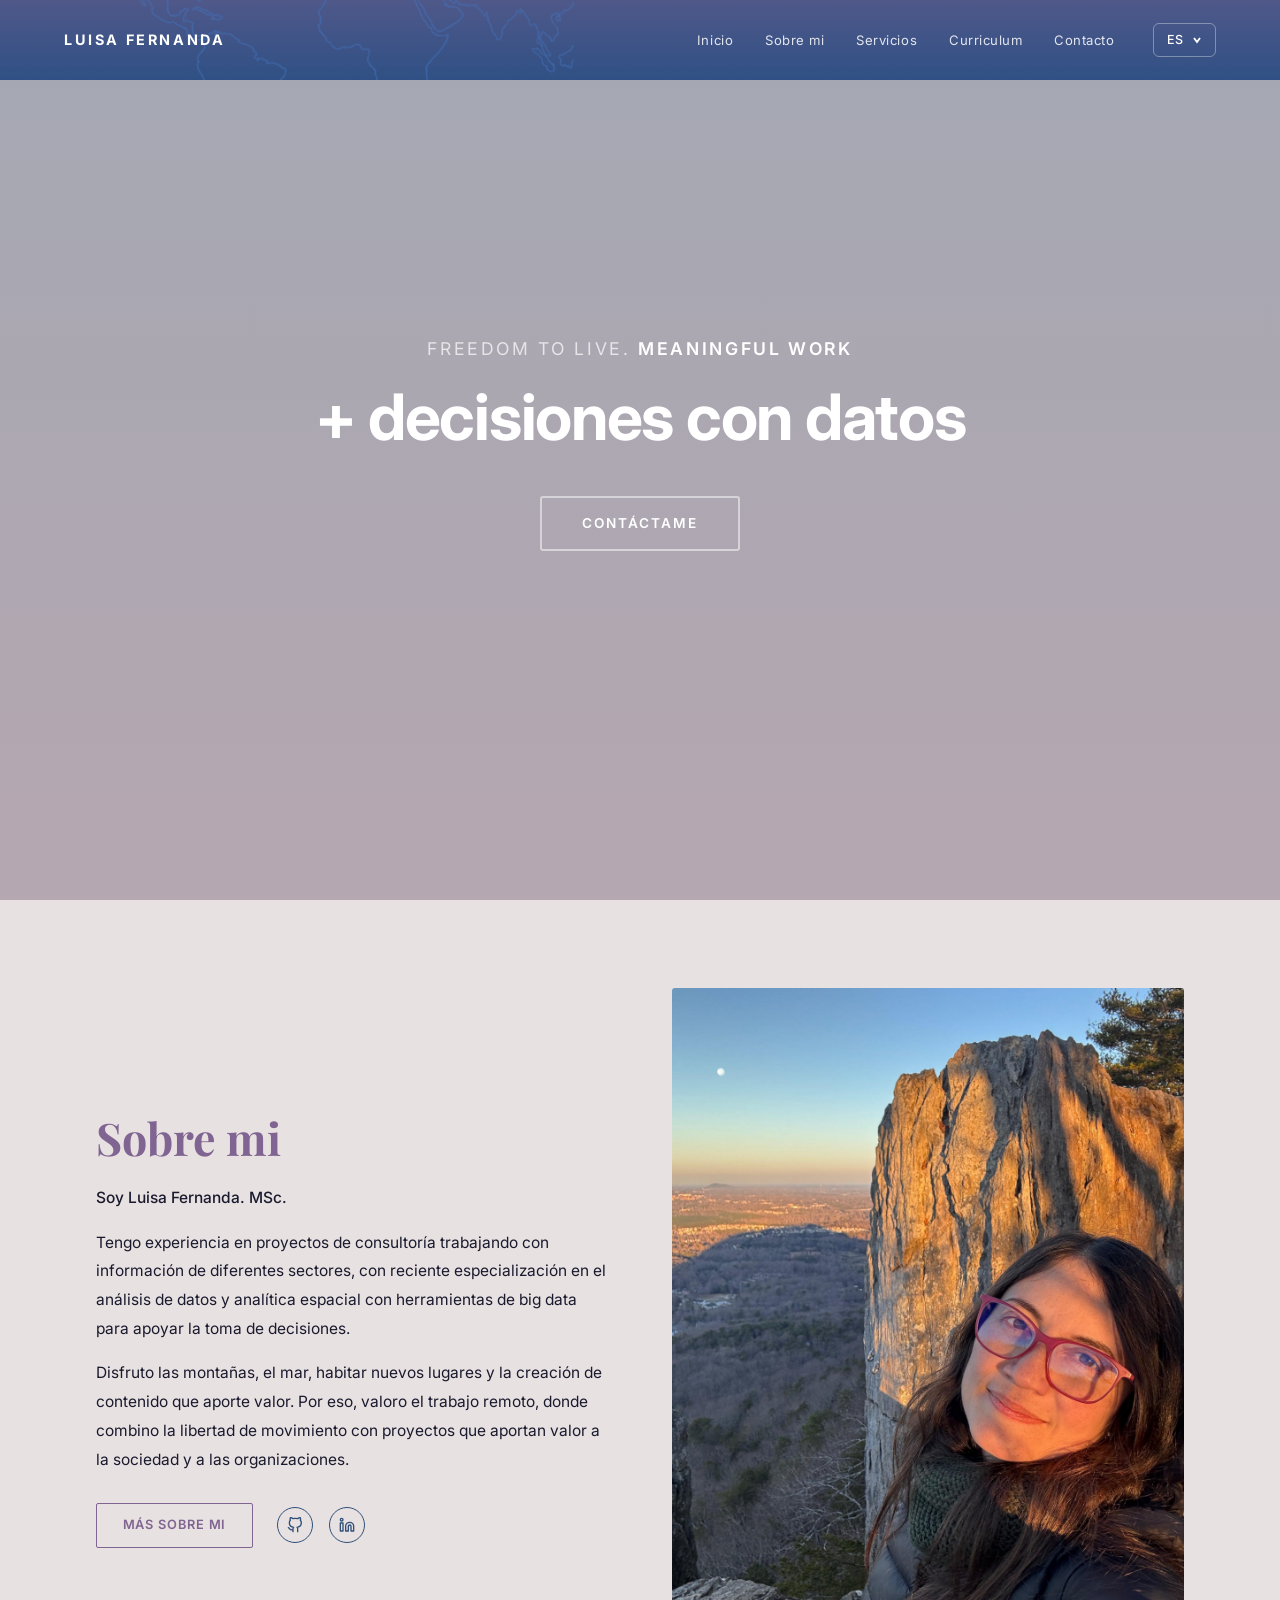
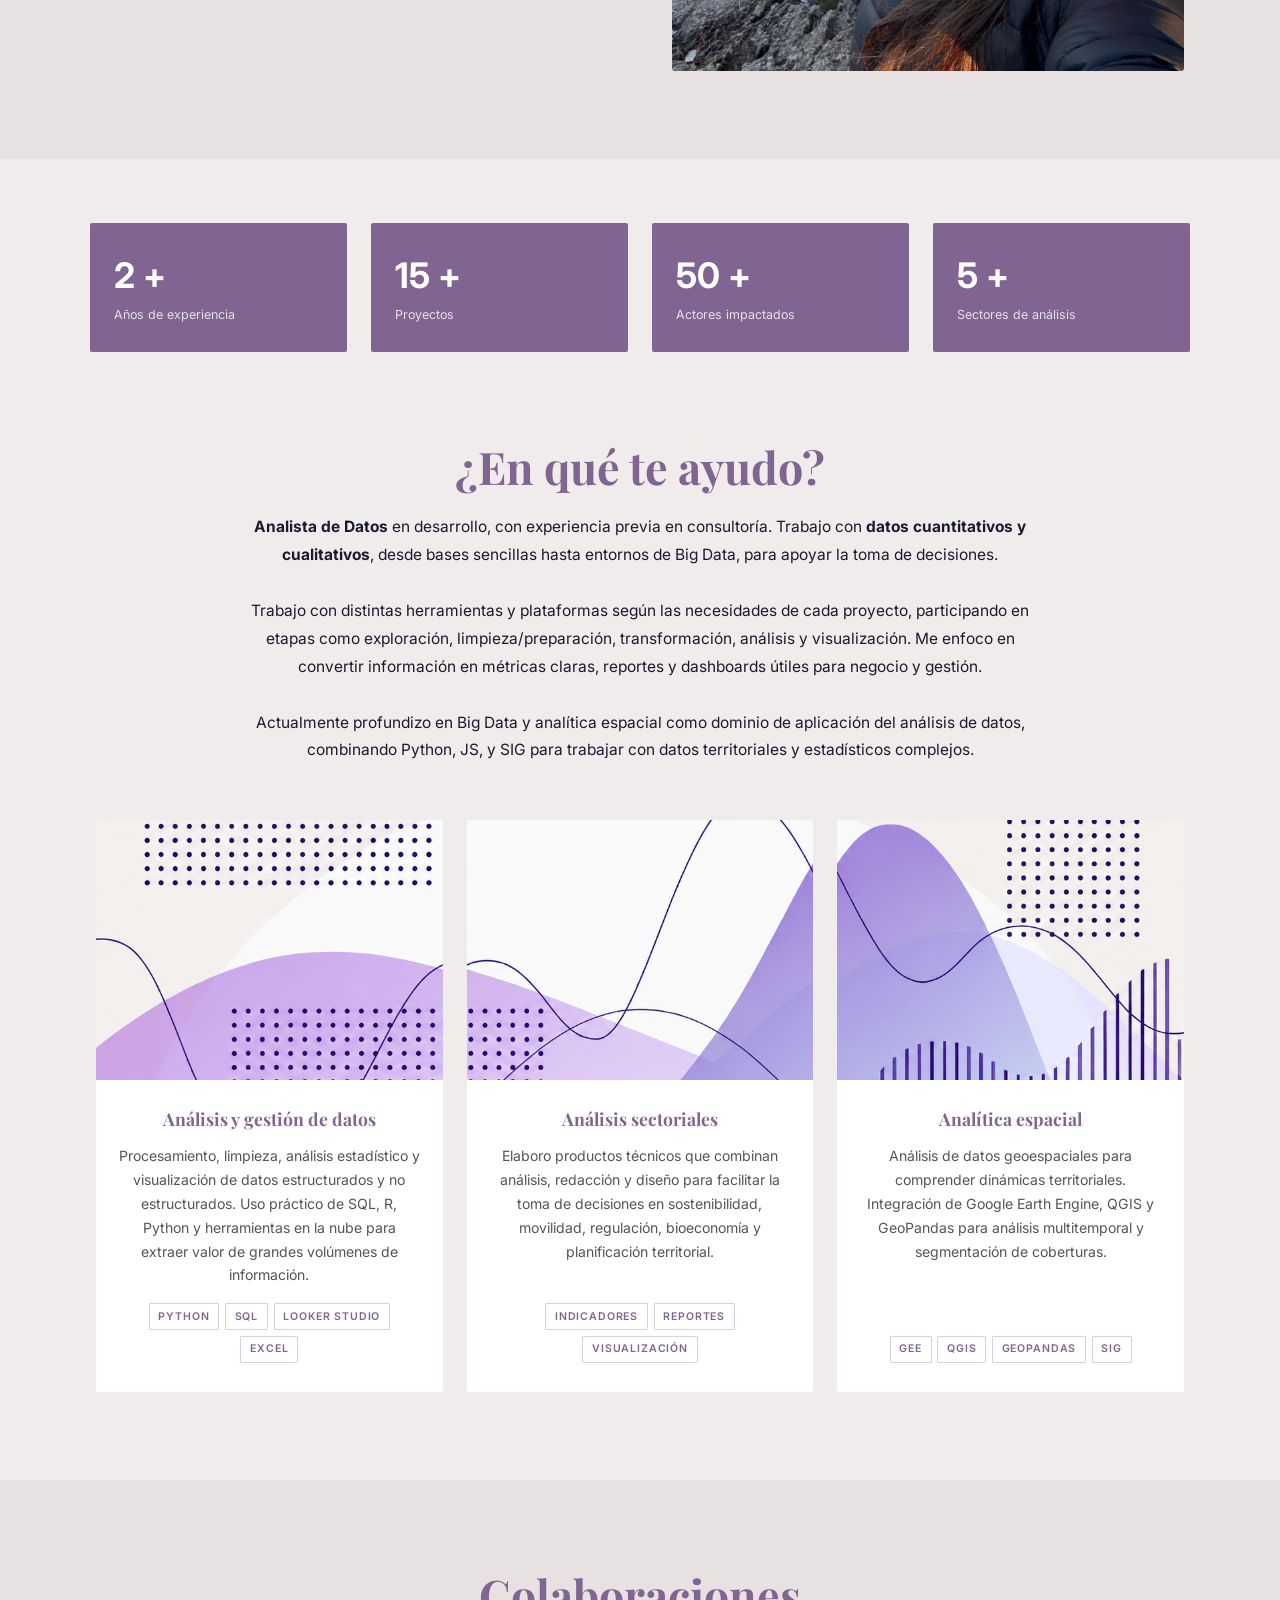
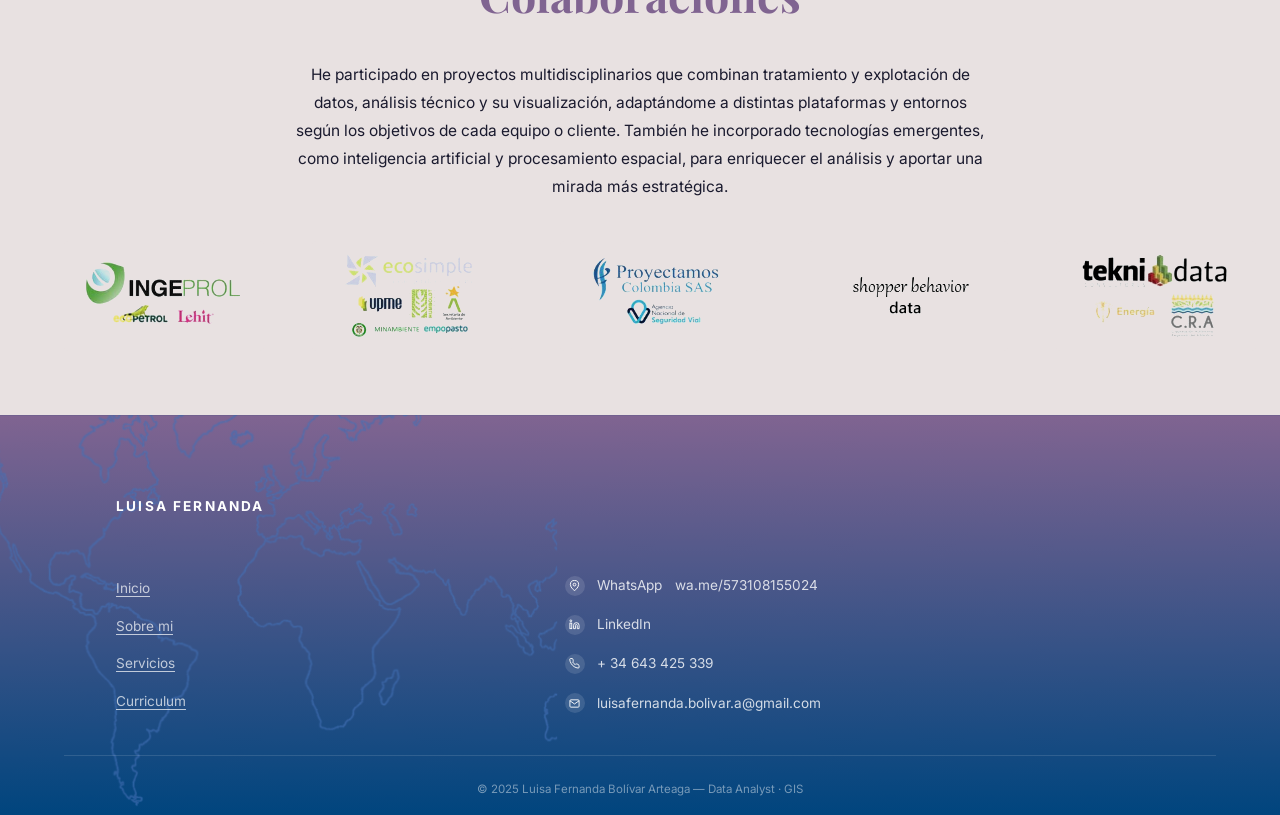
==== commit 8690b56a: "home ok" ====
--- a/index.html
+++ b/index.html
@@ -10,7 +10,8 @@
   <link href="https://fonts.googleapis.com/css2?family=Playfair+Display:ital,wght@0,700;1,400&family=Inter:wght@300;400;500;600;700&display=swap" rel="stylesheet" />
   <link rel="stylesheet" href="style.css" />
 </head>
-<body>
+
+<body class="is-preload">
 
 <nav id="navbar">
   <div class="nav-logo">Luisa Fernanda</div>
@@ -23,7 +24,7 @@
       <li><a href="#contacto">Contacto</a></li>
     </ul>
     <div class="lang-select" title="Idioma">
-      <span class="lang-flag">🇪🇸</span>
+      <!-- <span class="lang-flag">🇪🇸</span> -->
       <span>ES</span>
       <svg width="10" height="10" viewBox="0 0 10 10" fill="none" stroke="white" stroke-width="1.8"><polyline points="2,3 5,7 8,3"/></svg>
       <select aria-label="Seleccionar idioma" id="langSelector">
@@ -46,7 +47,7 @@
 </section>
 
 <section id="sobre-mi">
-  <div class="about-grid">
+  <div class="container about-grid">
     <div class="about-left reveal">
       <h2 class="section-title">Sobre mi</h2>
       <p class="about-subtitle">Soy Luisa Fernanda. MSc.</p>
@@ -71,16 +72,16 @@
     <div class="about-right reveal">
       <img
         class="about-photo-main"
-        src="https://static.wixstatic.com/media/d767a4_73cf8588eb8a473c80103f73e6453118~mv2.jpg/v1/fill/w_600,h_800,al_c,q_80/d767a4_73cf8588eb8a473c80103f73e6453118~mv2.jpg"
+        src="images/foto-perfil.jpg"
         alt="Luisa Fernanda Bolívar — foto de perfil"
         loading="lazy"
       />
-      <img
+      <!-- <img
         class="about-photo-accent"
         src="https://static.wixstatic.com/media/d767a4_4808fd9a08a14a4a972e4a9606063c52~mv2.jpg/v1/fill/w_300,h_200,al_c,q_80/d767a4_4808fd9a08a14a4a972e4a9606063c52~mv2.jpg"
         alt=""
         loading="lazy"
-      />
+      /> -->
     </div>
   </div>
 </section>
@@ -88,7 +89,7 @@
 <section id="stats">
   <div class="stats-grid">
     <div class="stat-card reveal">
-      <div class="stat-num">9 +</div>
+      <div class="stat-num">2 +</div>
       <div class="stat-label">Años de experiencia</div>
     </div>
     <div class="stat-card reveal">
@@ -106,9 +107,10 @@
   </div>
 </section>
 
-<section id="lo-que-hago">
+<section id="te-ayudo">
+  <div class="container texto-centrado">
   <div class="services-intro reveal">
-    <h2 class="section-title">Lo que hago</h2>
+    <h2 class="section-title">¿En qué te ayudo?</h2>
     <p class="section-body">
       <strong>Analista de Datos</strong> en desarrollo, con experiencia previa en consultoría. Trabajo con <strong>datos cuantitativos y cualitativos</strong>, desde bases sencillas hasta entornos de Big Data, para apoyar la toma de decisiones.<br><br>
       Trabajo con distintas herramientas y plataformas según las necesidades de cada proyecto, participando en etapas como exploración, limpieza/preparación, transformación, análisis y visualización. Me enfoco en convertir información en métricas claras, reportes y dashboards útiles para negocio y gestión.<br><br>
@@ -117,10 +119,11 @@
   </div>
 
   <div class="triptych">
+    <!-- <div class="container"> -->
     <div class="triptych-card reveal">
       <img
         class="triptych-img"
-        src="https://static.wixstatic.com/media/d767a4_cf035d78834743068d8498314a80abf8~mv2.jpg/v1/fill/w_600,h_450,al_c,q_80/d767a4_cf035d78834743068d8498314a80abf8~mv2.jpg"
+        src="images/home_trip_1.png"
         alt="Análisis y gestión de datos"
         loading="lazy"
       />
@@ -141,7 +144,7 @@
     <div class="triptych-card reveal">
       <img
         class="triptych-img"
-        src="https://static.wixstatic.com/media/d767a4_a2bdb88b10c5483eb8e3afe7eb014745~mv2.jpg/v1/fill/w_600,h_450,al_c,q_80/d767a4_a2bdb88b10c5483eb8e3afe7eb014745~mv2.jpg"
+        src="images/home_trip_2.png"
         alt="Análisis sectoriales"
         loading="lazy"
       />
@@ -161,7 +164,7 @@
     <div class="triptych-card reveal">
       <img
         class="triptych-img"
-        src="https://static.wixstatic.com/media/d767a4_0d65ae24fb63423b81ef624f413c1f11~mv2.jpg/v1/fill/w_600,h_450,al_c,q_80/d767a4_0d65ae24fb63423b81ef624f413c1f11~mv2.jpg"
+        src="images/home_trip_3.png"
         alt="Analítica espacial"
         loading="lazy"
       />
@@ -182,48 +185,59 @@
 </section>
 
 <section id="colaboraciones">
+  
   <h2 class="section-title reveal">Colaboraciones</h2>
-  <div class="marquee-track">
+  <p class="collab-intro reveal">
+      He participado en proyectos multidisciplinarios que combinan tratamiento y explotación de datos, análisis técnico y su visualización, adaptándome a distintas plataformas y entornos según los objetivos de cada equipo o cliente. También he incorporado tecnologías emergentes, como inteligencia artificial y procesamiento espacial, para enriquecer el análisis y aportar una mirada más estratégica.
+    </p>
     <div class="marquee-inner">
       <div class="collab-logo-wrap">
-        <img class="collab-logo" src="https://static.wixstatic.com/media/d767a4_24c16a0fa098407d8c719baf56a0b378~mv2.jpg/v1/fit/w_300,h_160/d767a4_24c16a0fa098407d8c719baf56a0b378~mv2.jpg" alt="Ingeprol · Ecopetrol · Lehit" loading="lazy" />
-      </div>
-      <div class="collab-logo-wrap">
-        <img class="collab-logo" src="https://static.wixstatic.com/media/d767a4_830a9df9bb1149f1917ee5dc9554f55f~mv2.jpg/v1/fit/w_300,h_160/d767a4_830a9df9bb1149f1917ee5dc9554f55f~mv2.jpg" alt="Ecosimple · UPME · Minambiente · Empopasto" loading="lazy" />
-      </div>
-      <div class="collab-logo-wrap">
-        <img class="collab-logo" src="https://static.wixstatic.com/media/d767a4_1463dd03faae4d6192f4c809066198b1~mv2.jpg/v1/fit/w_300,h_160/d767a4_1463dd03faae4d6192f4c809066198b1~mv2.jpg" alt="Proyectamos Colombia · Agencia Nacional Seguridad Vial" loading="lazy" />
-      </div>
-      <div class="collab-logo-wrap">
-        <img class="collab-logo" src="https://static.wixstatic.com/media/d767a4_319474f834fd499bae5ca537a2222ff3~mv2.png/v1/fit/w_300,h_160/d767a4_319474f834fd499bae5ca537a2222ff3~mv2.png" alt="Shopper behavior data" loading="lazy" />
-      </div>
-      <div class="collab-placeholder">Logo 5</div>
-      <div class="collab-placeholder">Logo 6</div>
-      <div class="collab-placeholder">Logo 7</div>
-
-      <div class="collab-logo-wrap">
-        <img class="collab-logo" src="https://static.wixstatic.com/media/d767a4_24c16a0fa098407d8c719baf56a0b378~mv2.jpg/v1/fit/w_300,h_160/d767a4_24c16a0fa098407d8c719baf56a0b378~mv2.jpg" alt="" loading="lazy" aria-hidden="true" />
-      </div>
-      <div class="collab-logo-wrap">
-        <img class="collab-logo" src="https://static.wixstatic.com/media/d767a4_830a9df9bb1149f1917ee5dc9554f55f~mv2.jpg/v1/fit/w_300,h_160/d767a4_830a9df9bb1149f1917ee5dc9554f55f~mv2.jpg" alt="" loading="lazy" aria-hidden="true" />
-      </div>
-      <div class="collab-logo-wrap">
-        <img class="collab-logo" src="https://static.wixstatic.com/media/d767a4_1463dd03faae4d6192f4c809066198b1~mv2.jpg/v1/fit/w_300,h_160/d767a4_1463dd03faae4d6192f4c809066198b1~mv2.jpg" alt="" loading="lazy" aria-hidden="true" />
-      </div>
-      <div class="collab-logo-wrap">
-        <img class="collab-logo" src="https://static.wixstatic.com/media/d767a4_319474f834fd499bae5ca537a2222ff3~mv2.png/v1/fit/w_300,h_160/d767a4_319474f834fd499bae5ca537a2222ff3~mv2.png" alt="" loading="lazy" aria-hidden="true" />
-      </div>
-      <div class="collab-placeholder" aria-hidden="true">Logo 5</div>
-      <div class="collab-placeholder" aria-hidden="true">Logo 6</div>
-      <div class="collab-placeholder" aria-hidden="true">Logo 7</div>
+        <img class="collab-logo" src="images/ingeprol.JPG" alt="Ingeprol · Ecopetrol · Lehit" loading="lazy" />
+      </div>
+      <div class="collab-logo-wrap">
+        <img class="collab-logo" src="images/Ecosimple.jpg" alt="Ecosimple · UPME · Minambiente · Empopasto" loading="lazy" />
+      </div>
+      <div class="collab-logo-wrap">
+        <img class="collab-logo" src="images/Proyectamos.JPG" alt="Proyectamos Colombia · Agencia Nacional Seguridad Vial" loading="lazy" />
+      </div>
+      <div class="collab-logo-wrap">
+        <img class="collab-logo" src="images/shopper.png" alt="Shopper behavior data" loading="lazy" />
+      </div>
+    
+      <div class="collab-logo-wrap">
+        <img class="collab-logo" src="images/teknidata.JPG" alt="" loading="lazy" aria-hidden="true" />
+      </div>
+      <div class="collab-logo-wrap">
+        <img class="collab-logo" src="images/ingeprol.JPG" alt="" loading="lazy" aria-hidden="true" />
+      </div>
+      <div class="collab-logo-wrap">
+        <img class="collab-logo" src="images/Ecosimple.jpg" alt="" loading="lazy" aria-hidden="true" />
+      </div>
+      <div class="collab-logo-wrap">
+        <img class="collab-logo" src="images/Informetrics.JPG" alt="" loading="lazy" aria-hidden="true" />
+      </div>
+      <div class="collab-logo-wrap">
+        <img class="collab-logo" src="images/Proyectamos.JPG" alt="Proyectamos Colombia · Agencia Nacional Seguridad Vial" loading="lazy" />
+      </div>
+      <div class="collab-logo-wrap">
+        <img class="collab-logo" src="images/shopper.png" alt="Shopper behavior data" loading="lazy" />
+      </div>
+    
+      <div class="collab-logo-wrap">
+        <img class="collab-logo" src="images/teknidata.JPG" alt="" loading="lazy" aria-hidden="true" />
+      </div>
+
     </div>
   </div>
 </section>
 
 <footer id="contacto">
   <div class="footer-inner">
+  <!-- <div class="footer-logo">
+    <img src="images/bylufer_morado.png" alt="Logo Luisa Fernanda">
+  </div>  -->
+  <div class="footer-logo-text">Luisa Fernanda</div>
     <div class="footer-left">
-      <div class="footer-logo-text">Luisa Fernanda</div>
       <ul class="footer-nav">
         <li><a href="#hero">Inicio</a></li>
         <li><a href="#sobre-mi">Sobre mi</a></li>
--- a/style.css
+++ b/style.css
@@ -27,6 +27,22 @@
 a { color: inherit; text-decoration: none; }
 
 /* ─────────────────────────────────────
+   CONTENEDOR Y TEXTO 
+───────────────────────────────────── */
+
+.container {
+  max-width: 1300px;  /* sube de 1100px */
+  margin: 0 auto;
+  padding: 0 2rem;
+  width: 100%;
+}
+
+/* Añade esto a tu style.css */
+.texto-centrado {
+  text-align: center;
+}
+
+/* ─────────────────────────────────────
    NAV
 ───────────────────────────────────── */
 nav {
@@ -37,8 +53,8 @@
   align-items: center;
   justify-content: space-between;
   padding: 0 5vw;
-  height: 72px;
-  background-image: url('mapa-header');
+  height: 80px;
+  background-image: url('images/Bannerweb.png');
   background-size: cover;
   background-position: center;
   background-color: var(--navy);
@@ -47,7 +63,7 @@
   content: '';
   position: absolute;
   inset: 0;
-  background: linear-gradient(90deg, rgba(2,49,94,0.82) 0%, rgba(48,80,121,0.75) 100%);
+  /* background: linear-gradient(90deg, rgba(2,49,94,0.82) 0%, rgba(48,80,121,0.75) 100%); */
   z-index: 0;
 }
 nav > * { position: relative; z-index: 1; }
@@ -80,6 +96,7 @@
 }
 .nav-links a:hover { color: var(--white); }
 
+/* Language switcher */
 .lang-select {
   position: relative;
   display: flex;
@@ -104,6 +121,7 @@
 }
 .lang-flag { font-size: 1rem; }
 
+/* Hamburger */
 .hamburger {
   display: none;
   flex-direction: column;
@@ -118,66 +136,122 @@
 }
 
 /* ─────────────────────────────────────
-   HERO (Corregido)
+   HERO (Estilo inspirado en Spectral)
 ───────────────────────────────────── */
 #hero {
   min-height: 100vh;
-  padding-top: 72px;
+  /* El padding-top de 72px lo mantenemos para no quedar debajo del nav */
+  padding-top: 72px; 
   display: flex;
   align-items: center;
   justify-content: center;
   position: relative;
   overflow: hidden;
   text-align: center;
-  /* Fondo con overlay y background fijado directamente aquí */
+  
+  /* 1. Cambio crítico: Overlay OSCURO sobre tu imagen */
   background-image: 
-    linear-gradient(rgba(240,236,236,0.55), rgba(240,236,236,0.55)), 
+    linear-gradient(rgba(138, 145, 159, 0.75), rgba(162, 144, 157, 0.75)), 
     url('https://static.wixstatic.com/media/11062b_77378fc0da68439ebd8fd24a2f51e50cf000.jpg/v1/fill/w_1920,h_1080,al_c,q_80/11062b_77378fc0da68439ebd8fd24a2f51e50cf000.jpg');
   background-size: cover;
   background-position: center 30%;
-  background-attachment: fixed;
-}
-
+  background-attachment: fixed; /* Mantiene ese efecto parallax genial */
+}
+
+/* 2. Eliminamos la apariencia de tarjeta, dejando solo el contenedor invisible */
 .hero-card {
   position: relative;
   z-index: 2;
-  background: rgba(255,255,255,0.88);
-  backdrop-filter: blur(6px);
-  padding: 3rem 4rem;
-  max-width: 680px;
+  background: transparent; /* Sin fondo blanco */
+  backdrop-filter: none;   /* Sin efecto blur */
+  padding: 2rem;
+  max-width: 800px;
   width: 90%;
-  border-radius: 2px;
-}
+}
+
+/* 3. Textos blancos y con más espaciado (letter-spacing) */
 .hero-line1 {
   font-family: var(--sans);
-  font-size: 1.05rem;
+  font-size: 1.1rem;
+  font-weight: 400;
+  color: rgba(255, 255, 255, 0.7); /* Blanco un poco atenuado */
+  letter-spacing: 0.15em; /* Añade elegancia */
+  text-transform: uppercase; /* Spectral usa mayúsculas en las líneas secundarias */
+  margin-bottom: 1rem;
+}
+
+.hero-line1 span { 
+  color: var(--white); 
+  font-weight: 600; 
+}
+
+.hero-tagline {
+  font-family: var(--sans); /* Cambiamos a Sans para el look moderno, o deja --serif si prefieres */
+  font-size: clamp(2.5rem, 6vw, 4rem); /* Texto ligeramente más grande */
   font-weight: 700;
-  color: var(--text-dark);
-  letter-spacing: 0.01em;
-  margin-bottom: 0.15rem;
-}
-.hero-line1 span { color: var(--purple); font-weight: 700; }
-.hero-tagline {
-  font-family: var(--serif);
-  font-size: clamp(2.2rem, 5vw, 3.4rem);
-  font-weight: 700;
-  color: var(--purple);
-  line-height: 1.1;
-  margin-bottom: 1.8rem;
-}
+  color: var(--white); /* Blanco puro */
+  line-height: 1.2;
+  margin-bottom: 2.5rem;
+  letter-spacing: -0.02em;
+}
+
+/* 4. Botón "Ghost" (Transparente con borde luminoso) */
 .btn-hero {
   display: inline-block;
-  padding: 0.75rem 2.2rem;
-  background: var(--purple);
+  padding: 0.85rem 2.5rem;
+  background: transparent;
   color: var(--white);
-  font-size: 0.82rem;
+  border: 2px solid rgba(255, 255, 255, 0.5);
+  font-size: 0.85rem;
   font-weight: 600;
-  letter-spacing: 0.08em;
+  letter-spacing: 0.15em;
   text-transform: uppercase;
-  border-radius: 2px;
-  transition: background 0.2s, transform 0.15s;
-}
-.btn-hero:hover { background: var(--navy); transform: translateY(-1px); }
+  border-radius: 3px;
+  transition: all 0.3s ease;
+}
+
+/* Efecto al pasar el ratón sobre el botón */
+.btn-hero:hover { 
+  background: var(--white); 
+  color: var(--text-dark); /* Letra oscura al rellenar el botón */
+  border-color: var(--white);
+  transform: translateY(-2px); 
+}
+
+
+
+/* ─────────────────────────────────────
+   ANIMACIÓN DE ENTRADA TIPO "SPECTRAL"
+───────────────────────────────────── */
+/* Estado inicial: invisible y desplazado hacia abajo */
+body.is-preload .hero-tagline,
+body.is-preload .hero-line1,
+body.is-preload .btn-hero {
+  opacity: 0;
+  transform: translateY(20px);
+}
+
+/* Transiciones base para que el movimiento sea suave */
+.hero-tagline,
+.hero-line1,
+.btn-hero {
+  transition: opacity 1s ease, transform 1s ease;
+}
+
+/* Tiempos de retraso (El orden en que aparecen) */
+.hero-tagline {
+  transition-delay: 0.2s; /* 1º: Sale el título principal */
+}
+
+.hero-line1 {
+  transition-delay: 0.8s; /* 2º: Sale el texto secundario un poco después */
+}
+
+.btn-hero {
+  transition-delay: 1.2s; /* 3º: Sale el botón al final */
+}
+
+
 
 /* ─────────────────────────────────────
    SHARED SECTION
@@ -216,7 +290,7 @@
   grid-template-columns: 1fr 1fr;
   gap: 4rem;
   align-items: center;
-  max-width: 1100px;
+  max-width: 1300px;
   margin: 0 auto;
 }
 .about-subtitle {
@@ -266,13 +340,19 @@
 }
 .about-social-icons a:hover { background: var(--teal); }
 .about-social-icons img { width: 16px; height: 16px; }
+.icon-placeholder {
+  width: 16px; height: 16px;
+  border-radius: 2px;
+  background: var(--teal);
+  display: inline-block;
+}
 
 .about-right {
   position: relative;
 }
 .about-photo-main {
   width: 100%;
-  max-height: 560px;
+  max-height: 700px;
   object-fit: cover;
   object-position: top;
   border-radius: 3px;
@@ -294,13 +374,13 @@
 ───────────────────────────────────── */
 #stats {
   background: var(--base2);
-  padding: 4rem 5vw;
+  padding: 4rem 5vw 0rem;
 }
 .stats-grid {
   display: grid;
   grid-template-columns: repeat(4, 1fr);
   gap: 1.5rem;
-  max-width: 900px;
+  max-width: 1100px;
   margin: 0 auto;
 }
 .stat-card {
@@ -325,28 +405,37 @@
 }
 
 /* ─────────────────────────────────────
-   LO QUE HAGO
-───────────────────────────────────── */
-#lo-que-hago {
+   TE AYUDO
+───────────────────────────────────── */
+#te-ayudo {
   background: var(--base2);
 }
 .services-intro {
-  max-width: 820px;
-  margin-bottom: 3.5rem;
-}
-.services-intro .section-body { max-width: 700px; }
+  max-width: 1300px;
+  margin: 0 auto 3.5rem;   /* ← centra horizontalmente */
+}
+.services-intro .section-body { 
+  max-width: 800px; 
+  margin: 0 auto;           /* ← centra el párrafo dentro */
+}
 
 .triptych {
   display: grid;
   grid-template-columns: repeat(3, 1fr);
   gap: 1.5rem;
+  align-items: stretch;
   max-width: 1100px;
-}
+  margin: 0 auto;
+}
+
+
 .triptych-card {
   background: var(--white);
   border-radius: 3px;
   overflow: hidden;
   transition: box-shadow 0.25s, transform 0.2s;
+  display: flex;
+  flex-direction: column;
 }
 .triptych-card:hover {
   box-shadow: 0 8px 32px rgba(128,100,145,0.15);
@@ -357,8 +446,20 @@
   aspect-ratio: 4/3;
   object-fit: cover;
 }
+
 .triptych-body {
   padding: 1.5rem 1.4rem 1.8rem;
+  display: flex;
+  flex-direction: column;
+  flex: 1;                  /* ocupa el espacio restante */
+  text-align: center;       /* centra el texto dentro */
+}
+.triptych-tags {
+  display: flex;
+  flex-wrap: wrap;
+  gap: 0.35rem;
+  margin-top: auto;         /* empuja los tags siempre al fondo */
+  justify-content: center;  /* centra los tags */
 }
 .triptych-title {
   font-family: var(--serif);
@@ -390,13 +491,21 @@
 }
 
 /* ─────────────────────────────────────
-   COLABORACIONES
+   COLABORACIONES — cinta dinámica
 ───────────────────────────────────── */
 #colaboraciones {
   background: var(--base1);
   text-align: center;
   overflow: hidden;
-  padding-bottom: 4rem;
+  padding-bottom: 4rem;  
+}
+.collab-intro {
+  max-width: 700px;
+  margin: 0 auto 2.5rem;
+  text-align: center;
+  font-size: 0.97rem;
+  color: var(--text-dark);
+  line-height: 1.8;
 }
 #colaboraciones .section-title {
   color: var(--purple);
@@ -440,22 +549,25 @@
   display: flex;
   align-items: center;
   justify-content: center;
-  background: var(--white);
+  background: transparent;
   border-radius: 4px;
   width: 200px;
   height: 110px;
   padding: 1rem;
   flex-shrink: 0;
-  box-shadow: 0 2px 8px rgba(0,0,0,0.06);
+  box-shadow: 0 2px 8px rgba(0,0,0,0.00);
 }
 .collab-logo {
   max-width: 100%;
-  max-height: 70px;
+  max-height: 100px;
   object-fit: contain;
-  filter: grayscale(30%);
+  filter: grayscale(30%) contrast(1.1);
   transition: filter 0.2s;
-}
-.collab-logo-wrap:hover .collab-logo { filter: none; }
+  mix-blend-mode: darken; 
+}
+.collab-logo-wrap {
+  background: var(--base1);  /* mismo color exacto que la sección */
+}
 
 .collab-placeholder {
   width: 200px; height: 110px;
@@ -476,29 +588,43 @@
    FOOTER
 ───────────────────────────────────── */
 footer {
-  background-image: url('mapa-header');
+  background-image: url('images/Bannerweb.png');
   background-size: cover;
   background-position: center bottom;
-  background-color: var(--navy);
+  /* background-color: var(--navy); */
   position: relative;
-  padding: 4rem 5vw 2.5rem;
+  padding: 5rem 5vw 1rem;
   color: var(--white);
+  z-index: 1;
 }
 footer::before {
   content: '';
   position: absolute;
   inset: 0;
-  background: linear-gradient(180deg, rgba(2,49,94,0.88) 0%, rgba(48,80,121,0.82) 100%);
-  z-index: 0;
-}
+  /* background: linear-gradient(180deg, rgba(2,49,94,0.88) 0%, rgba(48,80,121,0.82) 100%); */
+  z-index: -1;
+}
+
+.footer-logo {
+  grid-column: 1 / -1; /* Esto hace que el logo ocupe todo el ancho arriba */
+  margin-bottom: 1rem;
+}
+
+.footer-logo img {
+  width: 150px; /* Ajusta el tamaño de tu logo aquí */
+  height: auto;
+  display: block;
+}
+
 .footer-inner {
   position: relative;
   z-index: 1;
   display: grid;
-  grid-template-columns: 1fr 1fr;
+  grid-template-columns: auto auto;
   gap: 3rem;
-  max-width: 900px;
-  margin: 0 auto;
+  max-width: 1100px;
+  margin: 0 0 0 auto;  /* ← alinea a la izquierda en vez de centrar */
+  padding-right: 5vw;
 }
 .footer-logo-text {
   font-size: 0.85rem;
@@ -506,7 +632,8 @@
   letter-spacing: 0.16em;
   text-transform: uppercase;
   color: var(--white);
-  margin-bottom: 1.5rem;
+  margin-bottom: 0.5rem;
+  grid-column: 1 / -1;  /* ← nombre ocupa todo el ancho arriba */
 }
 .footer-nav {
   list-style: none;
@@ -527,8 +654,9 @@
   display: flex;
   flex-direction: column;
   gap: 1rem;
-  align-items: flex-end;
-}
+  align-items: flex-start;  
+}
+
 .footer-contact-row {
   display: flex;
   align-items: center;
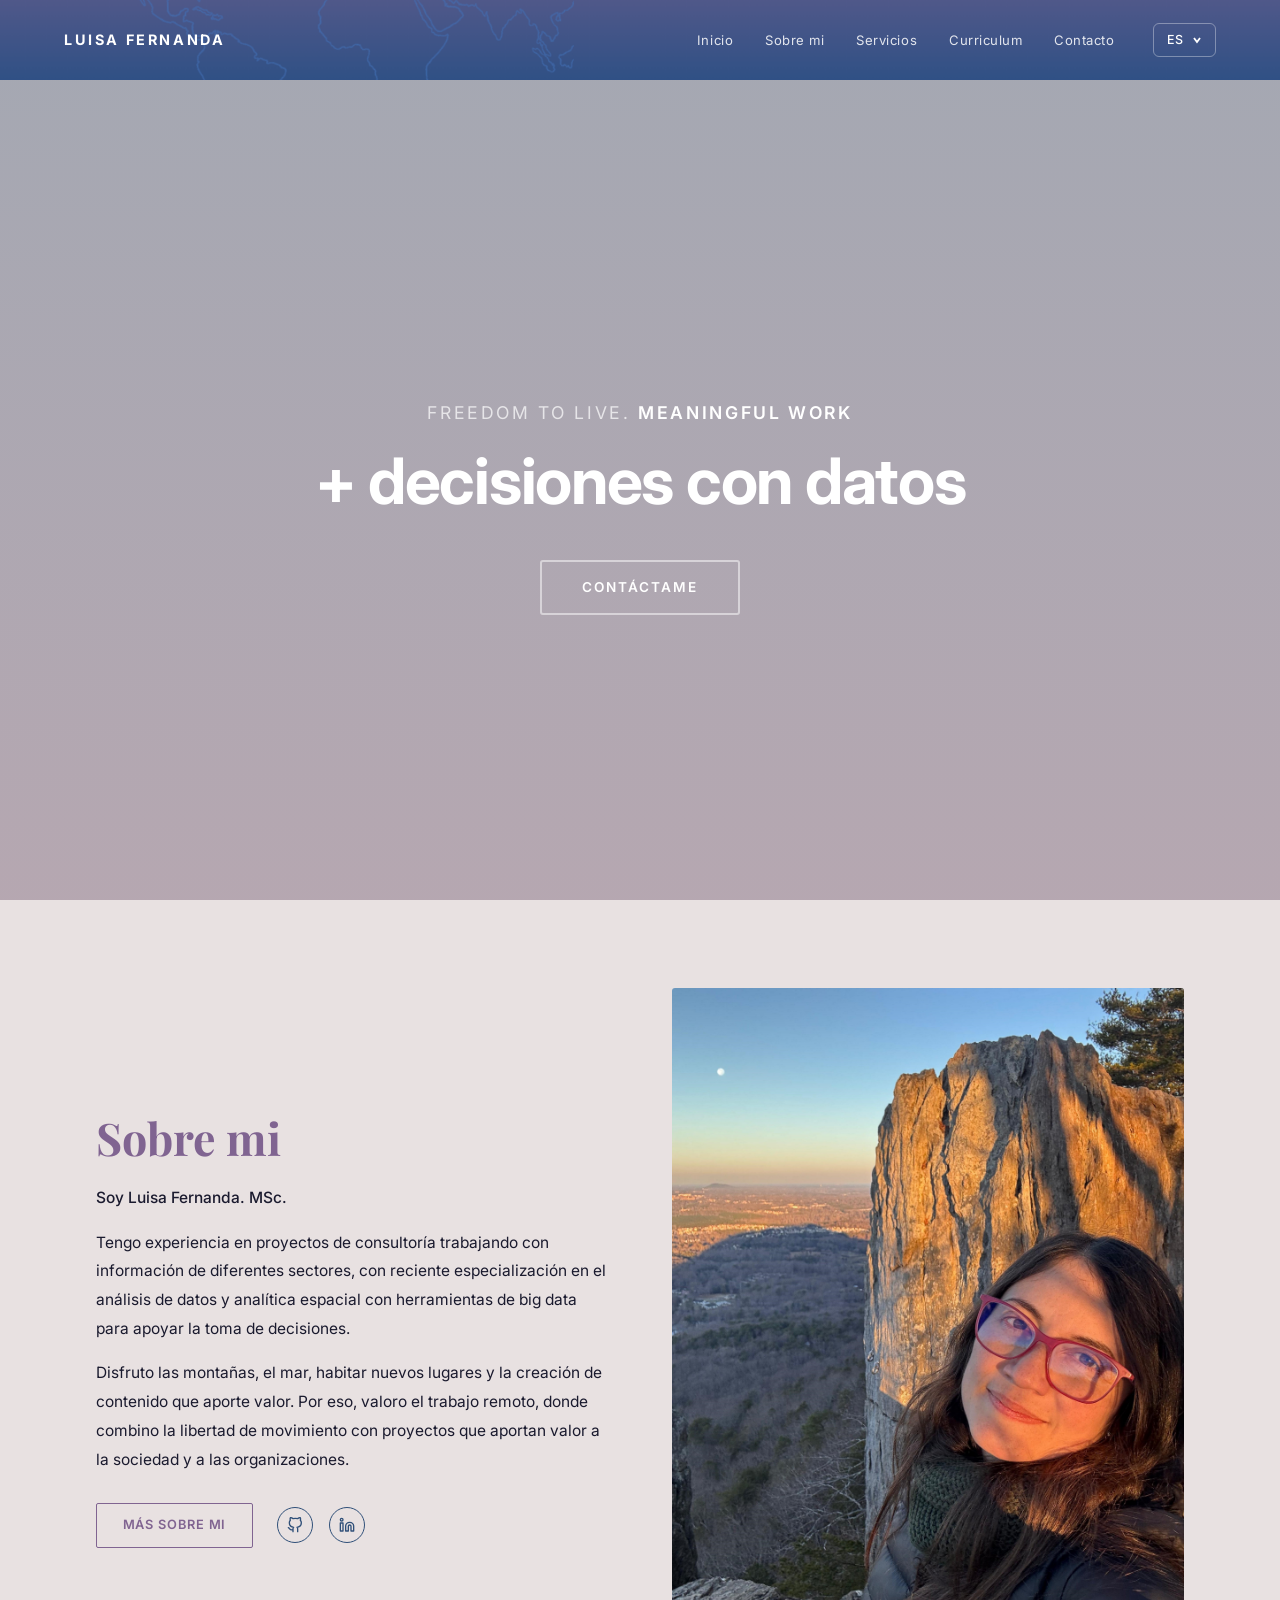
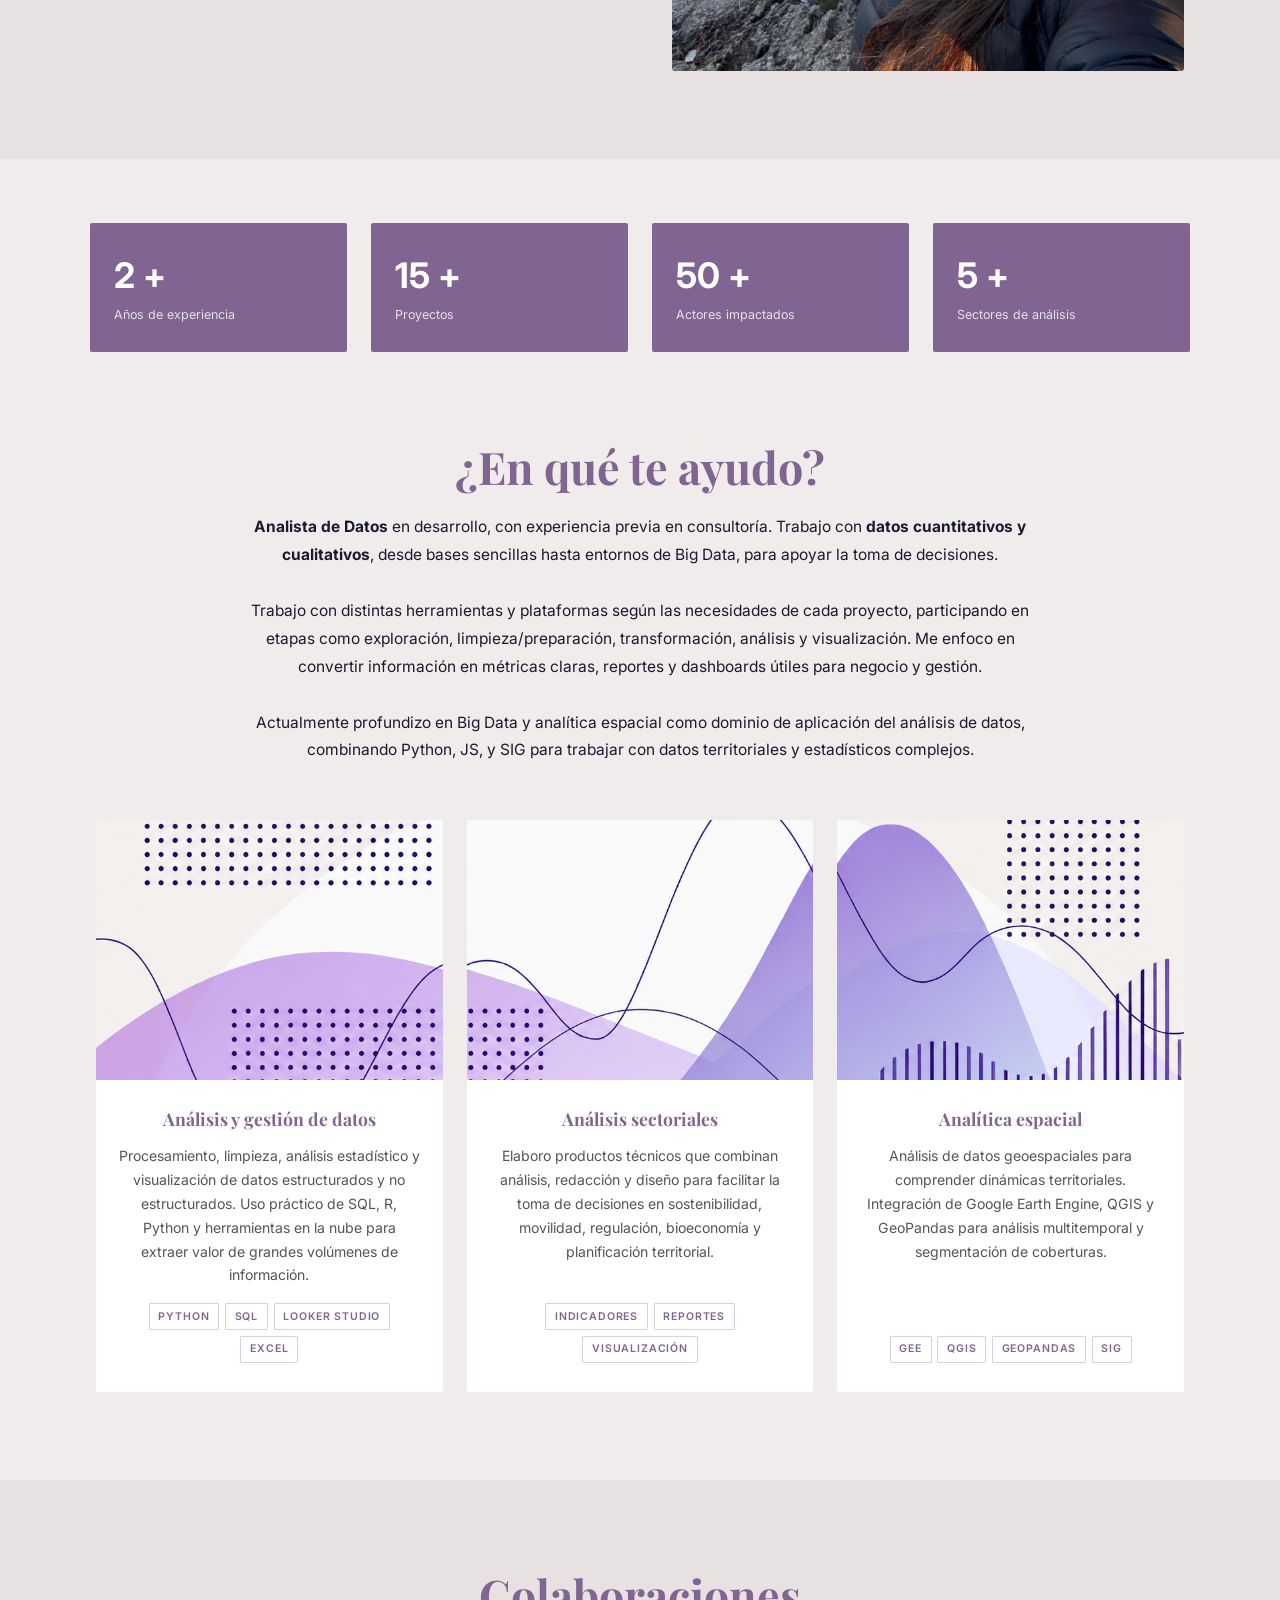
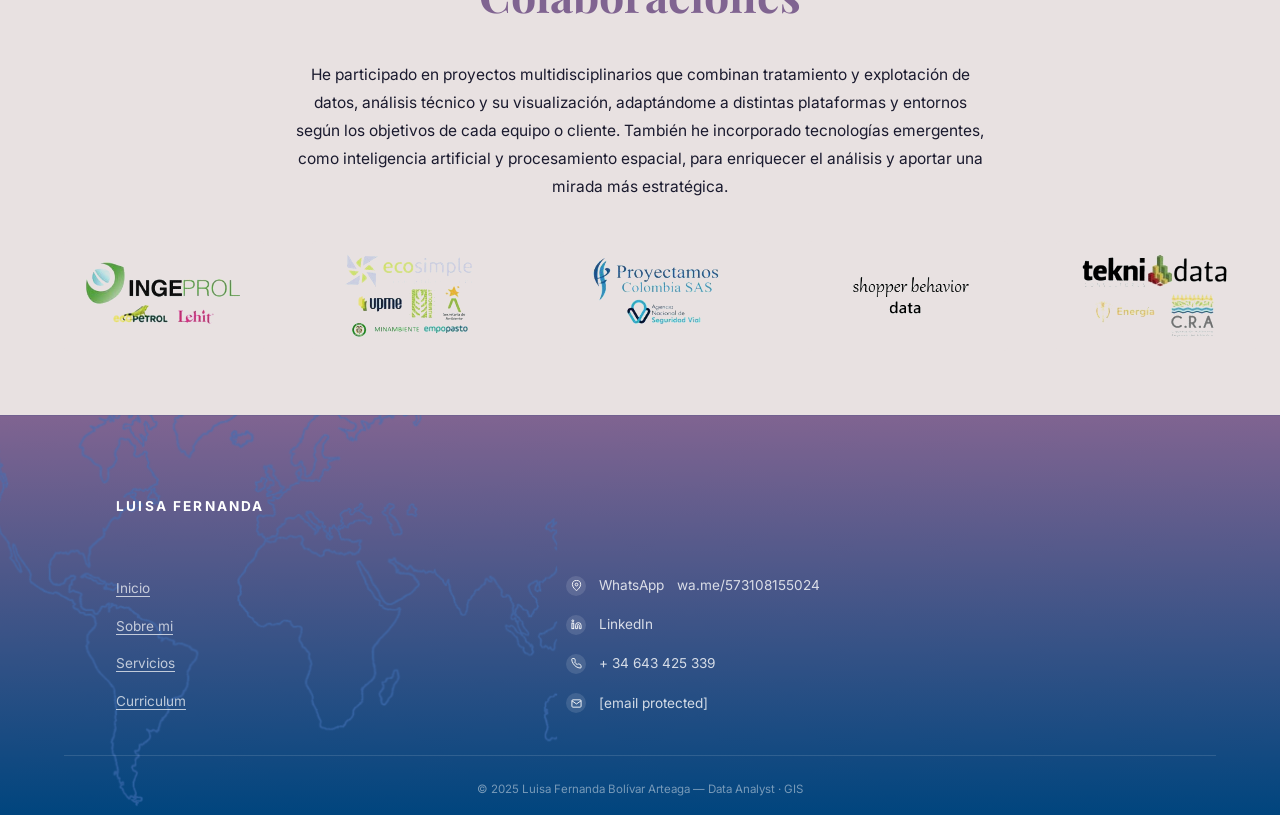
==== commit 303fb483: "sobre mi parcialmente" ====
--- a/index.html
+++ b/index.html
@@ -18,7 +18,7 @@
   <div class="nav-right">
     <ul class="nav-links" id="navLinks">
       <li><a href="#hero">Inicio</a></li>
-      <li><a href="#sobre-mi">Sobre mi</a></li>
+      <li><a href="sobremi/index.html">Sobre mi</a></li>
       <li><a href="#lo-que-hago">Servicios</a></li>
       <li><a href="https://85944478-ba45-48b2-b9d4-920b23eec399.filesusr.com/ugd/d767a4_0eafc25b8b7340abb71ace5b3f8cf896.pdf" target="_blank">Curriculum</a></li>
       <li><a href="#contacto">Contacto</a></li>
@@ -58,7 +58,7 @@
         Disfruto las montañas, el mar, habitar nuevos lugares y la creación de contenido que aporte valor. Por eso, valoro el trabajo remoto, donde combino la libertad de movimiento con proyectos que aportan valor a la sociedad y a las organizaciones.
       </p>
       <div class="about-cta-row">
-        <a href="#mi-historia" class="btn-outline">Más sobre mi</a>
+        <a href="sobremi/index.html" class="btn-outline">Más sobre mi</a>
         <div class="about-social-icons">
           <a href="https://github.com/lufer117" target="_blank" title="GitHub" aria-label="GitHub">
             <svg width="16" height="16" viewBox="0 0 24 24" fill="none" stroke="#305079" stroke-width="2" stroke-linecap="round" stroke-linejoin="round"><path d="M9 19c-5 1.5-5-2.5-7-3m14 6v-3.87a3.37 3.37 0 0 0-.94-2.61c3.14-.35 6.44-1.54 6.44-7A5.44 5.44 0 0 0 20 4.77 5.07 5.07 0 0 0 19.91 1S18.73.65 16 2.48a13.38 13.38 0 0 0-7 0C6.27.65 5.09 1 5.09 1A5.07 5.07 0 0 0 5 4.77a5.44 5.44 0 0 0-1.5 3.78c0 5.42 3.3 6.61 6.44 7A3.37 3.37 0 0 0 9 18.13V22"/></svg>
@@ -240,7 +240,7 @@
     <div class="footer-left">
       <ul class="footer-nav">
         <li><a href="#hero">Inicio</a></li>
-        <li><a href="#sobre-mi">Sobre mi</a></li>
+        <li><a href="sobremi/index.html">Sobre mi</a></li>
         <li><a href="#lo-que-hago">Servicios</a></li>
         <li><a href="https://85944478-ba45-48b2-b9d4-920b23eec399.filesusr.com/ugd/d767a4_0eafc25b8b7340abb71ace5b3f8cf896.pdf" target="_blank">Curriculum</a></li>
       </ul>
@@ -269,13 +269,13 @@
         <div class="footer-icon">
           <svg viewBox="0 0 24 24"><path d="M4 4h16c1.1 0 2 .9 2 2v12c0 1.1-.9 2-2 2H4c-1.1 0-2-.9-2-2V6c0-1.1.9-2 2-2z"/><polyline points="22,6 12,13 2,6"/></svg>
         </div>
-        <a href="mailto:luisafernanda.bolivar.a@gmail.com">luisafernanda.bolivar.a@gmail.com</a>
+        <a href="/cdn-cgi/l/email-protection#b1ddc4d8c2d0d7d4c3dfd0dfd5d09fd3deddd8c7d0c39fd0f1d6dcd0d8dd9fd2dedc"><span class="__cf_email__" data-cfemail="503c253923313635223e313e34317e323f3c392631227e3110373d31393c7e333f3d">[email&#160;protected]</span></a>
       </div>
     </div>
   </div>
   <div class="footer-bottom">© 2025 Luisa Fernanda Bolívar Arteaga — Data Analyst · GIS</div>
 </footer>
 
-<script src="script.js" defer></script>
+<script data-cfasync="false" src="/cdn-cgi/scripts/5c5dd728/cloudflare-static/email-decode.min.js"></script><script src="script.js" defer></script>
 </body>
-</html>+</html>
--- a/style.css
+++ b/style.css
@@ -1,4 +1,6 @@
-/* ── TOKENS ── */
+/* ═══════════════════════════════════════
+   TOKENS · TIPOGRAFÍA · RESET
+   ═══════════════════════════════════════ */
 :root {
   --purple:     #806491;
   --navy:       #02315E;
@@ -26,25 +28,20 @@
 img { display: block; max-width: 100%; }
 a { color: inherit; text-decoration: none; }
 
-/* ─────────────────────────────────────
-   CONTENEDOR Y TEXTO 
-───────────────────────────────────── */
-
+/* ═══════════════════════════════════════
+   UTILIDADES · CONTENEDOR
+   ═══════════════════════════════════════ */
 .container {
-  max-width: 1300px;  /* sube de 1100px */
+  max-width: 1300px;
   margin: 0 auto;
   padding: 0 2rem;
   width: 100%;
 }
-
-/* Añade esto a tu style.css */
-.texto-centrado {
-  text-align: center;
-}
-
-/* ─────────────────────────────────────
+.texto-centrado { text-align: center; }
+
+/* ═══════════════════════════════════════
    NAV
-───────────────────────────────────── */
+   ═══════════════════════════════════════ */
 nav {
   position: fixed;
   top: 0; left: 0; right: 0;
@@ -63,7 +60,6 @@
   content: '';
   position: absolute;
   inset: 0;
-  /* background: linear-gradient(90deg, rgba(2,49,94,0.82) 0%, rgba(48,80,121,0.75) 100%); */
   z-index: 0;
 }
 nav > * { position: relative; z-index: 1; }
@@ -119,7 +115,6 @@
   cursor: pointer;
   width: 100%;
 }
-.lang-flag { font-size: 1rem; }
 
 /* Hamburger */
 .hamburger {
@@ -135,67 +130,60 @@
   border-radius: 2px;
 }
 
-/* ─────────────────────────────────────
-   HERO (Estilo inspirado en Spectral)
-───────────────────────────────────── */
+/* ═══════════════════════════════════════
+   HERO — HOME (Spectral style)
+   ═══════════════════════════════════════ */
 #hero {
   min-height: 100vh;
-  /* El padding-top de 72px lo mantenemos para no quedar debajo del nav */
-  padding-top: 72px; 
+  padding-top: 200px;
   display: flex;
   align-items: center;
   justify-content: center;
   position: relative;
   overflow: hidden;
   text-align: center;
-  
-  /* 1. Cambio crítico: Overlay OSCURO sobre tu imagen */
-  background-image: 
-    linear-gradient(rgba(138, 145, 159, 0.75), rgba(162, 144, 157, 0.75)), 
+  background-image:
+    linear-gradient(rgba(138, 145, 159, 0.75), rgba(162, 144, 157, 0.75)),
     url('https://static.wixstatic.com/media/11062b_77378fc0da68439ebd8fd24a2f51e50cf000.jpg/v1/fill/w_1920,h_1080,al_c,q_80/11062b_77378fc0da68439ebd8fd24a2f51e50cf000.jpg');
   background-size: cover;
   background-position: center 30%;
-  background-attachment: fixed; /* Mantiene ese efecto parallax genial */
-}
-
-/* 2. Eliminamos la apariencia de tarjeta, dejando solo el contenedor invisible */
+  background-attachment: fixed;
+}
+
 .hero-card {
   position: relative;
   z-index: 2;
-  background: transparent; /* Sin fondo blanco */
-  backdrop-filter: none;   /* Sin efecto blur */
+  background: transparent;
+  backdrop-filter: none;
   padding: 2rem;
   max-width: 800px;
   width: 90%;
 }
 
-/* 3. Textos blancos y con más espaciado (letter-spacing) */
 .hero-line1 {
   font-family: var(--sans);
   font-size: 1.1rem;
   font-weight: 400;
-  color: rgba(255, 255, 255, 0.7); /* Blanco un poco atenuado */
-  letter-spacing: 0.15em; /* Añade elegancia */
-  text-transform: uppercase; /* Spectral usa mayúsculas en las líneas secundarias */
+  color: rgba(255, 255, 255, 0.7);
+  letter-spacing: 0.15em;
+  text-transform: uppercase;
   margin-bottom: 1rem;
 }
-
-.hero-line1 span { 
-  color: var(--white); 
-  font-weight: 600; 
+.hero-line1 span {
+  color: var(--white);
+  font-weight: 600;
 }
 
 .hero-tagline {
-  font-family: var(--sans); /* Cambiamos a Sans para el look moderno, o deja --serif si prefieres */
-  font-size: clamp(2.5rem, 6vw, 4rem); /* Texto ligeramente más grande */
+  font-family: var(--sans);
+  font-size: clamp(2.5rem, 6vw, 4rem);
   font-weight: 700;
-  color: var(--white); /* Blanco puro */
+  color: var(--white);
   line-height: 1.2;
   margin-bottom: 2.5rem;
   letter-spacing: -0.02em;
 }
 
-/* 4. Botón "Ghost" (Transparente con borde luminoso) */
 .btn-hero {
   display: inline-block;
   padding: 0.85rem 2.5rem;
@@ -209,21 +197,16 @@
   border-radius: 3px;
   transition: all 0.3s ease;
 }
-
-/* Efecto al pasar el ratón sobre el botón */
-.btn-hero:hover { 
-  background: var(--white); 
-  color: var(--text-dark); /* Letra oscura al rellenar el botón */
+.btn-hero:hover {
+  background: var(--white);
+  color: var(--text-dark);
   border-color: var(--white);
-  transform: translateY(-2px); 
-}
-
-
-
-/* ─────────────────────────────────────
-   ANIMACIÓN DE ENTRADA TIPO "SPECTRAL"
-───────────────────────────────────── */
-/* Estado inicial: invisible y desplazado hacia abajo */
+  transform: translateY(-2px);
+}
+
+/* ═══════════════════════════════════════
+   ANIMACIÓN DE ENTRADA "SPECTRAL"
+   ═══════════════════════════════════════ */
 body.is-preload .hero-tagline,
 body.is-preload .hero-line1,
 body.is-preload .btn-hero {
@@ -231,32 +214,20 @@
   transform: translateY(20px);
 }
 
-/* Transiciones base para que el movimiento sea suave */
 .hero-tagline,
 .hero-line1,
 .btn-hero {
   transition: opacity 1s ease, transform 1s ease;
 }
-
-/* Tiempos de retraso (El orden en que aparecen) */
-.hero-tagline {
-  transition-delay: 0.2s; /* 1º: Sale el título principal */
-}
-
-.hero-line1 {
-  transition-delay: 0.8s; /* 2º: Sale el texto secundario un poco después */
-}
-
-.btn-hero {
-  transition-delay: 1.2s; /* 3º: Sale el botón al final */
-}
-
-
-
-/* ─────────────────────────────────────
+.hero-tagline  { transition-delay: 0.2s; }
+.hero-line1   { transition-delay: 0.8s; }
+.btn-hero     { transition-delay: 1.2s; }
+
+/* ═══════════════════════════════════════
    SHARED SECTION
-───────────────────────────────────── */
+   ═══════════════════════════════════════ */
 section { padding: 5.5rem 5vw; }
+
 .section-eyebrow {
   font-size: 0.72rem;
   font-weight: 600;
@@ -279,12 +250,11 @@
   line-height: 1.8;
 }
 
-/* ─────────────────────────────────────
-   SOBRE MÍ
-───────────────────────────────────── */
-#sobre-mi {
-  background: var(--base1);
-}
+/* ═══════════════════════════════════════
+   SOBRE MÍ — HOME
+   ═══════════════════════════════════════ */
+#sobre-mi { background: var(--base1); }
+
 .about-grid {
   display: grid;
   grid-template-columns: 1fr 1fr;
@@ -312,6 +282,8 @@
   margin-top: 1.8rem;
   flex-wrap: wrap;
 }
+
+/* Botón outline (usado en About y páginas interiores) */
 .btn-outline {
   display: inline-block;
   padding: 0.65rem 1.6rem;
@@ -325,11 +297,16 @@
   transition: background 0.2s, color 0.2s;
 }
 .btn-outline:hover { background: var(--purple); color: var(--white); }
-.about-social-icons {
+
+/* Social icons (About home + página Sobre mí) */
+.about-social-icons,
+.social-icons {
   display: flex;
   gap: 1rem;
-}
-.about-social-icons a {
+  align-items: center;
+}
+.about-social-icons a,
+.social-icons a {
   display: flex;
   align-items: center;
   justify-content: center;
@@ -338,18 +315,21 @@
   border-radius: 50%;
   transition: background 0.2s, border-color 0.2s;
 }
-.about-social-icons a:hover { background: var(--teal); }
-.about-social-icons img { width: 16px; height: 16px; }
-.icon-placeholder {
+.about-social-icons a:hover,
+.social-icons a:hover {
+  background: var(--teal);
+}
+.about-social-icons a:hover svg,
+.social-icons a:hover svg {
+  stroke: #fff;
+}
+.about-social-icons img,
+.social-icons img {
   width: 16px; height: 16px;
-  border-radius: 2px;
-  background: var(--teal);
-  display: inline-block;
-}
-
-.about-right {
-  position: relative;
-}
+}
+
+/* Foto de perfil */
+.about-right { position: relative; }
 .about-photo-main {
   width: 100%;
   max-height: 700px;
@@ -369,9 +349,9 @@
   border: 4px solid var(--base1);
 }
 
-/* ─────────────────────────────────────
+/* ═══════════════════════════════════════
    STATS
-───────────────────────────────────── */
+   ═══════════════════════════════════════ */
 #stats {
   background: var(--base2);
   padding: 4rem 5vw 0rem;
@@ -404,21 +384,21 @@
   line-height: 1.4;
 }
 
-/* ─────────────────────────────────────
-   TE AYUDO
-───────────────────────────────────── */
-#te-ayudo {
-  background: var(--base2);
-}
+/* ═══════════════════════════════════════
+   TE AYUDO (Servicios)
+   ═══════════════════════════════════════ */
+#te-ayudo { background: var(--base2); }
+
 .services-intro {
   max-width: 1300px;
-  margin: 0 auto 3.5rem;   /* ← centra horizontalmente */
-}
-.services-intro .section-body { 
-  max-width: 800px; 
-  margin: 0 auto;           /* ← centra el párrafo dentro */
-}
-
+  margin: 0 auto 3.5rem;
+}
+.services-intro .section-body {
+  max-width: 800px;
+  margin: 0 auto;
+}
+
+/* Triptych de servicios */
 .triptych {
   display: grid;
   grid-template-columns: repeat(3, 1fr);
@@ -427,8 +407,6 @@
   max-width: 1100px;
   margin: 0 auto;
 }
-
-
 .triptych-card {
   background: var(--white);
   border-radius: 3px;
@@ -446,20 +424,12 @@
   aspect-ratio: 4/3;
   object-fit: cover;
 }
-
 .triptych-body {
   padding: 1.5rem 1.4rem 1.8rem;
   display: flex;
   flex-direction: column;
-  flex: 1;                  /* ocupa el espacio restante */
-  text-align: center;       /* centra el texto dentro */
-}
-.triptych-tags {
-  display: flex;
-  flex-wrap: wrap;
-  gap: 0.35rem;
-  margin-top: auto;         /* empuja los tags siempre al fondo */
-  justify-content: center;  /* centra los tags */
+  flex: 1;
+  text-align: center;
 }
 .triptych-title {
   font-family: var(--serif);
@@ -478,7 +448,11 @@
   display: flex;
   flex-wrap: wrap;
   gap: 0.35rem;
-}
+  margin-top: auto;
+  justify-content: center;
+}
+
+/* Tags (usados en triptych) */
 .tag {
   font-size: 0.66rem;
   font-weight: 600;
@@ -490,14 +464,18 @@
   border-radius: 1px;
 }
 
-/* ─────────────────────────────────────
+/* ═══════════════════════════════════════
    COLABORACIONES — cinta dinámica
-───────────────────────────────────── */
+   ═══════════════════════════════════════ */
 #colaboraciones {
   background: var(--base1);
   text-align: center;
   overflow: hidden;
-  padding-bottom: 4rem;  
+  padding-bottom: 4rem;
+}
+#colaboraciones .section-title {
+  color: var(--purple);
+  margin-bottom: 2.5rem;
 }
 .collab-intro {
   max-width: 700px;
@@ -507,10 +485,6 @@
   color: var(--text-dark);
   line-height: 1.8;
 }
-#colaboraciones .section-title {
-  color: var(--purple);
-  margin-bottom: 2.5rem;
-}
 
 .marquee-track {
   overflow: hidden;
@@ -534,6 +508,7 @@
   right: 0;
   background: linear-gradient(270deg, var(--base1) 0%, transparent 100%);
 }
+
 .marquee-inner {
   display: flex;
   gap: 3rem;
@@ -541,15 +516,17 @@
   animation: marquee 22s linear infinite;
 }
 .marquee-inner:hover { animation-play-state: paused; }
+
 @keyframes marquee {
   from { transform: translateX(0); }
   to   { transform: translateX(-50%); }
 }
+
 .collab-logo-wrap {
   display: flex;
   align-items: center;
   justify-content: center;
-  background: transparent;
+  background: var(--base1);
   border-radius: 4px;
   width: 200px;
   height: 110px;
@@ -563,35 +540,16 @@
   object-fit: contain;
   filter: grayscale(30%) contrast(1.1);
   transition: filter 0.2s;
-  mix-blend-mode: darken; 
-}
-.collab-logo-wrap {
-  background: var(--base1);  /* mismo color exacto que la sección */
-}
-
-.collab-placeholder {
-  width: 200px; height: 110px;
-  background: var(--white);
-  border: 2px dashed rgba(128,100,145,0.25);
-  border-radius: 4px;
-  display: flex;
-  align-items: center;
-  justify-content: center;
-  font-size: 0.7rem;
-  color: var(--purple);
-  flex-shrink: 0;
-  letter-spacing: 0.06em;
-  text-transform: uppercase;
-}
-
-/* ─────────────────────────────────────
+  mix-blend-mode: darken;
+}
+
+/* ═══════════════════════════════════════
    FOOTER
-───────────────────────────────────── */
+   ═══════════════════════════════════════ */
 footer {
   background-image: url('images/Bannerweb.png');
   background-size: cover;
   background-position: center bottom;
-  /* background-color: var(--navy); */
   position: relative;
   padding: 5rem 5vw 1rem;
   color: var(--white);
@@ -601,19 +559,7 @@
   content: '';
   position: absolute;
   inset: 0;
-  /* background: linear-gradient(180deg, rgba(2,49,94,0.88) 0%, rgba(48,80,121,0.82) 100%); */
   z-index: -1;
-}
-
-.footer-logo {
-  grid-column: 1 / -1; /* Esto hace que el logo ocupe todo el ancho arriba */
-  margin-bottom: 1rem;
-}
-
-.footer-logo img {
-  width: 150px; /* Ajusta el tamaño de tu logo aquí */
-  height: auto;
-  display: block;
 }
 
 .footer-inner {
@@ -623,7 +569,7 @@
   grid-template-columns: auto auto;
   gap: 3rem;
   max-width: 1100px;
-  margin: 0 0 0 auto;  /* ← alinea a la izquierda en vez de centrar */
+  margin: 0 0 0 auto;
   padding-right: 5vw;
 }
 .footer-logo-text {
@@ -633,7 +579,7 @@
   text-transform: uppercase;
   color: var(--white);
   margin-bottom: 0.5rem;
-  grid-column: 1 / -1;  /* ← nombre ocupa todo el ancho arriba */
+  grid-column: 1 / -1;
 }
 .footer-nav {
   list-style: none;
@@ -654,9 +600,8 @@
   display: flex;
   flex-direction: column;
   gap: 1rem;
-  align-items: flex-start;  
-}
-
+  align-items: flex-start;
+}
 .footer-contact-row {
   display: flex;
   align-items: center;
@@ -664,8 +609,12 @@
   font-size: 0.85rem;
   color: rgba(255,255,255,0.8);
 }
-.footer-contact-row a { color: rgba(255,255,255,0.8); transition: color 0.2s; }
+.footer-contact-row a {
+  color: rgba(255,255,255,0.8);
+  transition: color 0.2s;
+}
 .footer-contact-row a:hover { color: var(--white); }
+
 .footer-icon {
   width: 20px; height: 20px;
   display: flex; align-items: center; justify-content: center;
@@ -673,7 +622,12 @@
   border-radius: 50%;
   flex-shrink: 0;
 }
-.footer-icon svg { width: 11px; height: 11px; stroke: var(--white); fill: none; stroke-width: 2; }
+.footer-icon svg {
+  width: 11px; height: 11px;
+  stroke: var(--white);
+  fill: none;
+  stroke-width: 2;
+}
 
 .footer-bottom {
   position: relative;
@@ -686,9 +640,165 @@
   color: rgba(255,255,255,0.45);
 }
 
-/* ─────────────────────────────────────
+/* ═══════════════════════════════════════
+   PÁGINAS INTERIORES — CLASES GENÉRICAS
+   ═══════════════════════════════════════ */
+
+/* Fondos de sección */
+.section-base  { background: var(--base1); }
+.section-light { background: var(--base2); }
+
+/* ── Botones ── */
+.btn-primary {
+  display: inline-block;
+  background: var(--purple);
+  color: #fff;
+  padding: 12px 28px;
+  border-radius: 6px;
+  font-family: var(--sans);
+  font-weight: 600;
+  font-size: 0.9rem;
+  text-decoration: none;
+  transition: opacity 0.2s;
+  letter-spacing: 0.03em;
+  border: none;
+  cursor: pointer;
+}
+.btn-primary:hover { opacity: 0.85; }
+
+.btn-outline-dark {
+  display: inline-block;
+  border: 2px solid var(--navy);
+  color: var(--navy);
+  padding: 12px 28px;
+  border-radius: 6px;
+  font-family: var(--sans);
+  font-weight: 600;
+  font-size: 0.9rem;
+  text-decoration: none;
+  transition: background 0.2s, color 0.2s;
+  letter-spacing: 0.03em;
+}
+.btn-outline-dark:hover {
+  background: var(--navy);
+  color: #fff;
+}
+
+/* ── Grids de 2 columnas ── */
+.two-col-grid {
+  display: grid;
+  grid-template-columns: 1fr 1fr;
+  gap: 60px;
+  align-items: center;
+  max-width: 1100px;
+  margin: 0 auto;
+  padding: 0 40px;
+}
+.two-col-grid-top {
+  display: grid;
+  grid-template-columns: 1fr 380px;
+  gap: 60px;
+  align-items: start;
+  max-width: 1100px;
+  margin: 0 auto;
+  padding: 0 40px;
+}
+
+/* ── Hero de página interior ── */
+.page-hero {
+  padding: 100px 0 60px;
+}
+.page-hero-photo {
+  width: 100%;
+  max-width: 480px;
+  aspect-ratio: 4/5;
+  object-fit: cover;
+  border-radius: 16px;
+  display: block;
+}
+.page-hero-title {
+  font-family: var(--serif);
+  font-size: clamp(2.4rem, 5vw, 3.8rem);
+  color: var(--purple);
+  margin: 0 0 20px;
+  line-height: 1.1;
+}
+.page-hero-text {
+  font-family: var(--sans);
+  font-size: 1rem;
+  line-height: 1.75;
+  color: #3a3a3a;
+  margin-bottom: 32px;
+}
+.page-hero-cta {
+  display: flex;
+  align-items: center;
+  gap: 20px;
+  flex-wrap: wrap;
+}
+
+/* ── Sección de contenido ── */
+.content-section {
+  padding: 80px 0;
+}
+.content-title {
+  font-family: var(--serif);
+  font-size: clamp(1.8rem, 3.5vw, 2.6rem);
+  color: var(--purple);
+  margin: 0 0 28px;
+}
+.content-text {
+  font-family: var(--sans);
+  font-size: 0.97rem;
+  line-height: 1.8;
+  color: #3a3a3a;
+  margin-bottom: 20px;
+}
+.content-photos {
+  display: flex;
+  flex-direction: column;
+  gap: 18px;
+}
+.content-photos img {
+  width: 100%;
+  aspect-ratio: 4/3;
+  object-fit: cover;
+  border-radius: 12px;
+  display: block;
+}
+
+/* ── CTA Section ── */
+.cta-section {
+  padding: 80px 40px;
+  text-align: center;
+}
+.cta-inner {
+  max-width: 640px;
+  margin: 0 auto;
+}
+.cta-title {
+  font-family: var(--serif);
+  font-size: clamp(1.8rem, 3.5vw, 2.4rem);
+  color: var(--navy);
+  margin: 0 0 14px;
+}
+.cta-text {
+  font-family: var(--sans);
+  font-size: 1rem;
+  color: #4a4a4a;
+  margin-bottom: 36px;
+  line-height: 1.7;
+}
+.cta-btns {
+  display: flex;
+  gap: 16px;
+  justify-content: center;
+  flex-wrap: wrap;
+}
+
+/* ═══════════════════════════════════════
    SCROLL REVEAL
-───────────────────────────────────── */
+   ═══════════════════════════════════════ */
 .reveal {
   opacity: 0;
   transform: translateY(20px);
@@ -696,9 +806,9 @@
 }
 .reveal.visible { opacity: 1; transform: none; }
 
-/* ─────────────────────────────────────
+/* ═══════════════════════════════════════
    RESPONSIVE
-───────────────────────────────────── */
+   ═══════════════════════════════════════ */
 @media (max-width: 900px) {
   .nav-links { display: none; }
   .hamburger { display: flex; }
@@ -714,16 +824,75 @@
     z-index: 199;
   }
   nav.menu-open .nav-links a { font-size: 1.1rem; color: var(--white); }
+
   .hero-card { padding: 2rem 1.5rem; }
+
   .about-grid { grid-template-columns: 1fr; }
   .about-right { order: -1; }
   .about-photo-accent { display: none; }
+
   .stats-grid { grid-template-columns: repeat(2, 1fr); }
+
   .triptych { grid-template-columns: 1fr; max-width: 480px; }
+
   .footer-inner { grid-template-columns: 1fr; }
   .footer-right { align-items: flex-start; }
-}
+
+  /* Páginas interiores */
+  .two-col-grid,
+  .two-col-grid-top {
+    grid-template-columns: 1fr;
+    gap: 40px;
+    padding: 0 24px;
+  }
+  .page-hero-photo {
+    max-width: 100%;
+    aspect-ratio: 3/2;
+  }
+  .content-photos {
+    flex-direction: row;
+    overflow-x: auto;
+    gap: 12px;
+    padding-bottom: 8px;
+  }
+  .content-photos img {
+    min-width: 220px;
+    flex-shrink: 0;
+    aspect-ratio: 3/2;
+  }
+  .cta-section {
+    padding: 60px 24px;
+  }
+}
+
 @media (max-width: 480px) {
   .stats-grid { grid-template-columns: 1fr 1fr; }
   .hero-tagline { font-size: 1.9rem; }
-}+}
+
+/* ═══════════════════════════════════════
+   ACCESIBILIDAD
+   ═══════════════════════════════════════ */
+@media (prefers-reduced-motion: reduce) {
+  html { scroll-behavior: auto; }
+  .reveal {
+    opacity: 1;
+    transform: none;
+    transition: none;
+  }
+  .marquee-inner {
+    animation: none;
+  }
+  .hero-tagline,
+  .hero-line1,
+  .btn-hero {
+    transition: none;
+    transition-delay: 0s;
+  }
+  body.is-preload .hero-tagline,
+  body.is-preload .hero-line1,
+  body.is-preload .btn-hero {
+    opacity: 1;
+    transform: none;
+  }
+}
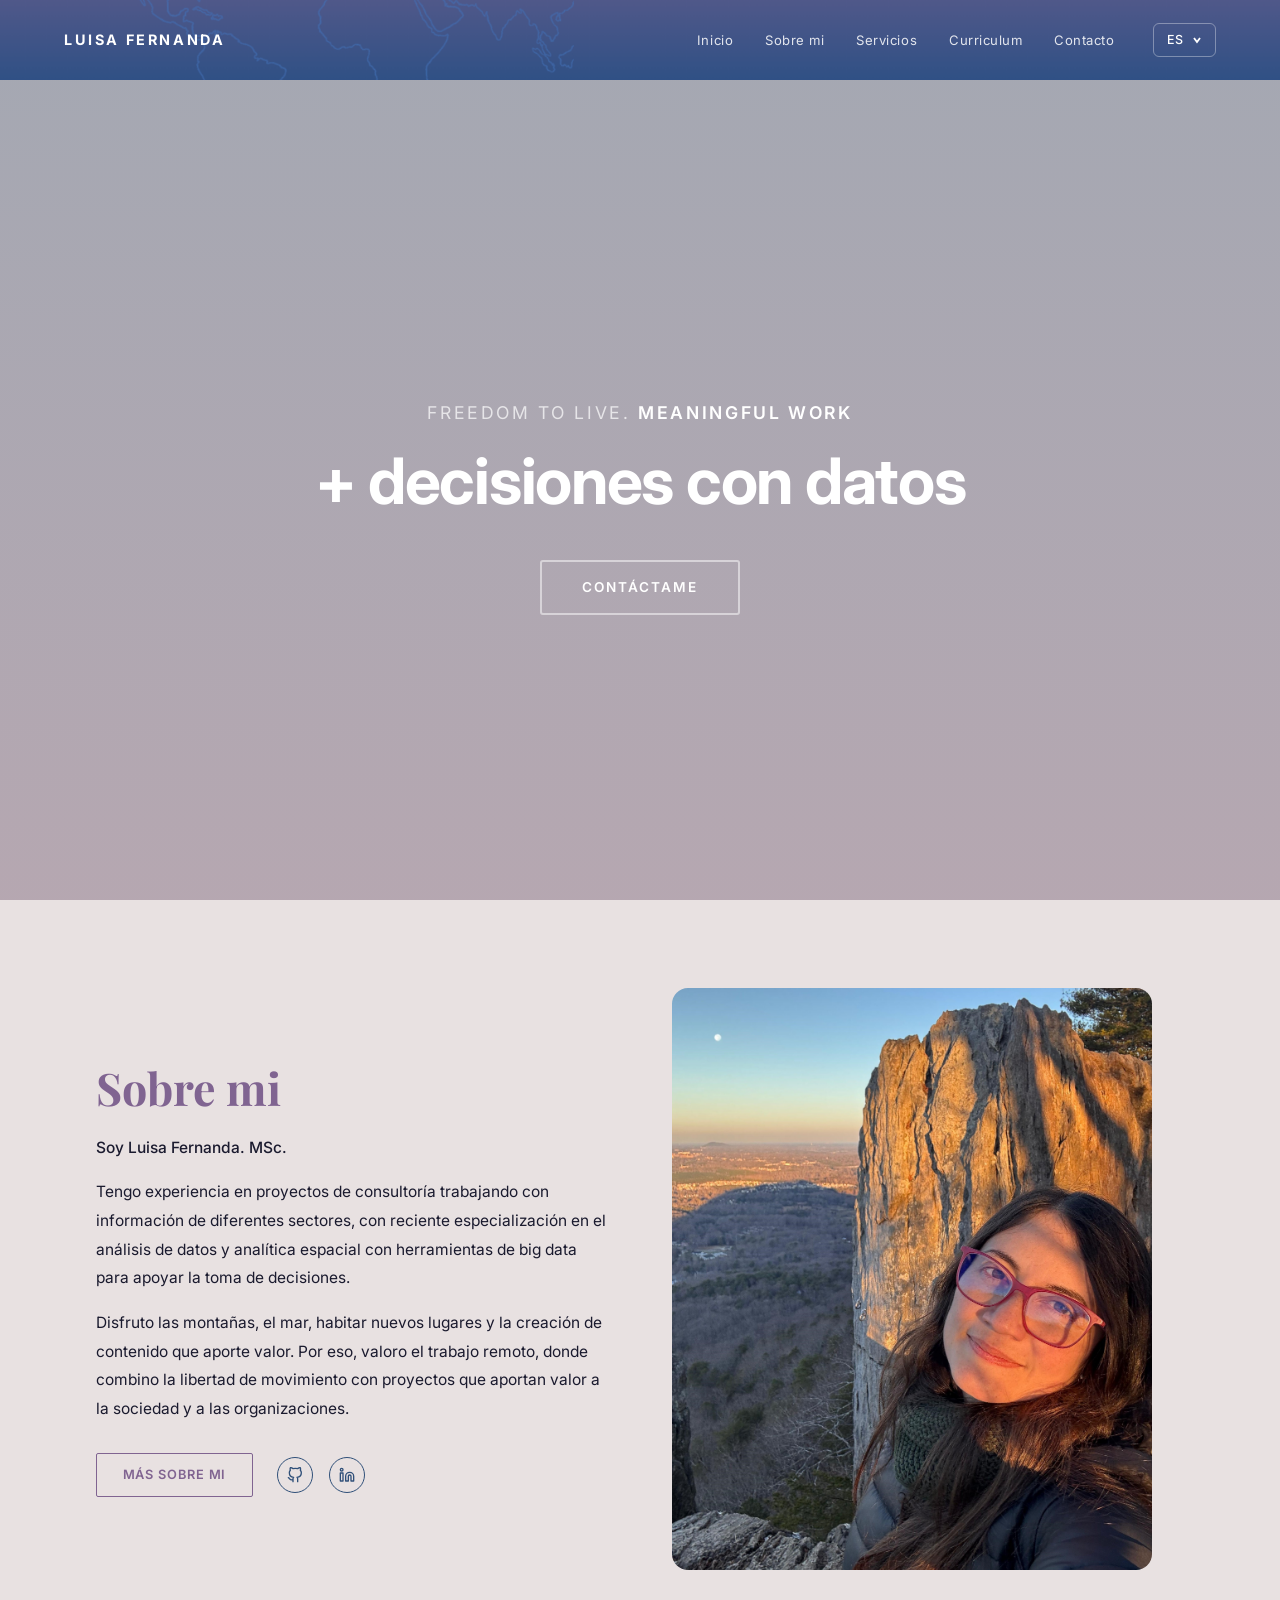
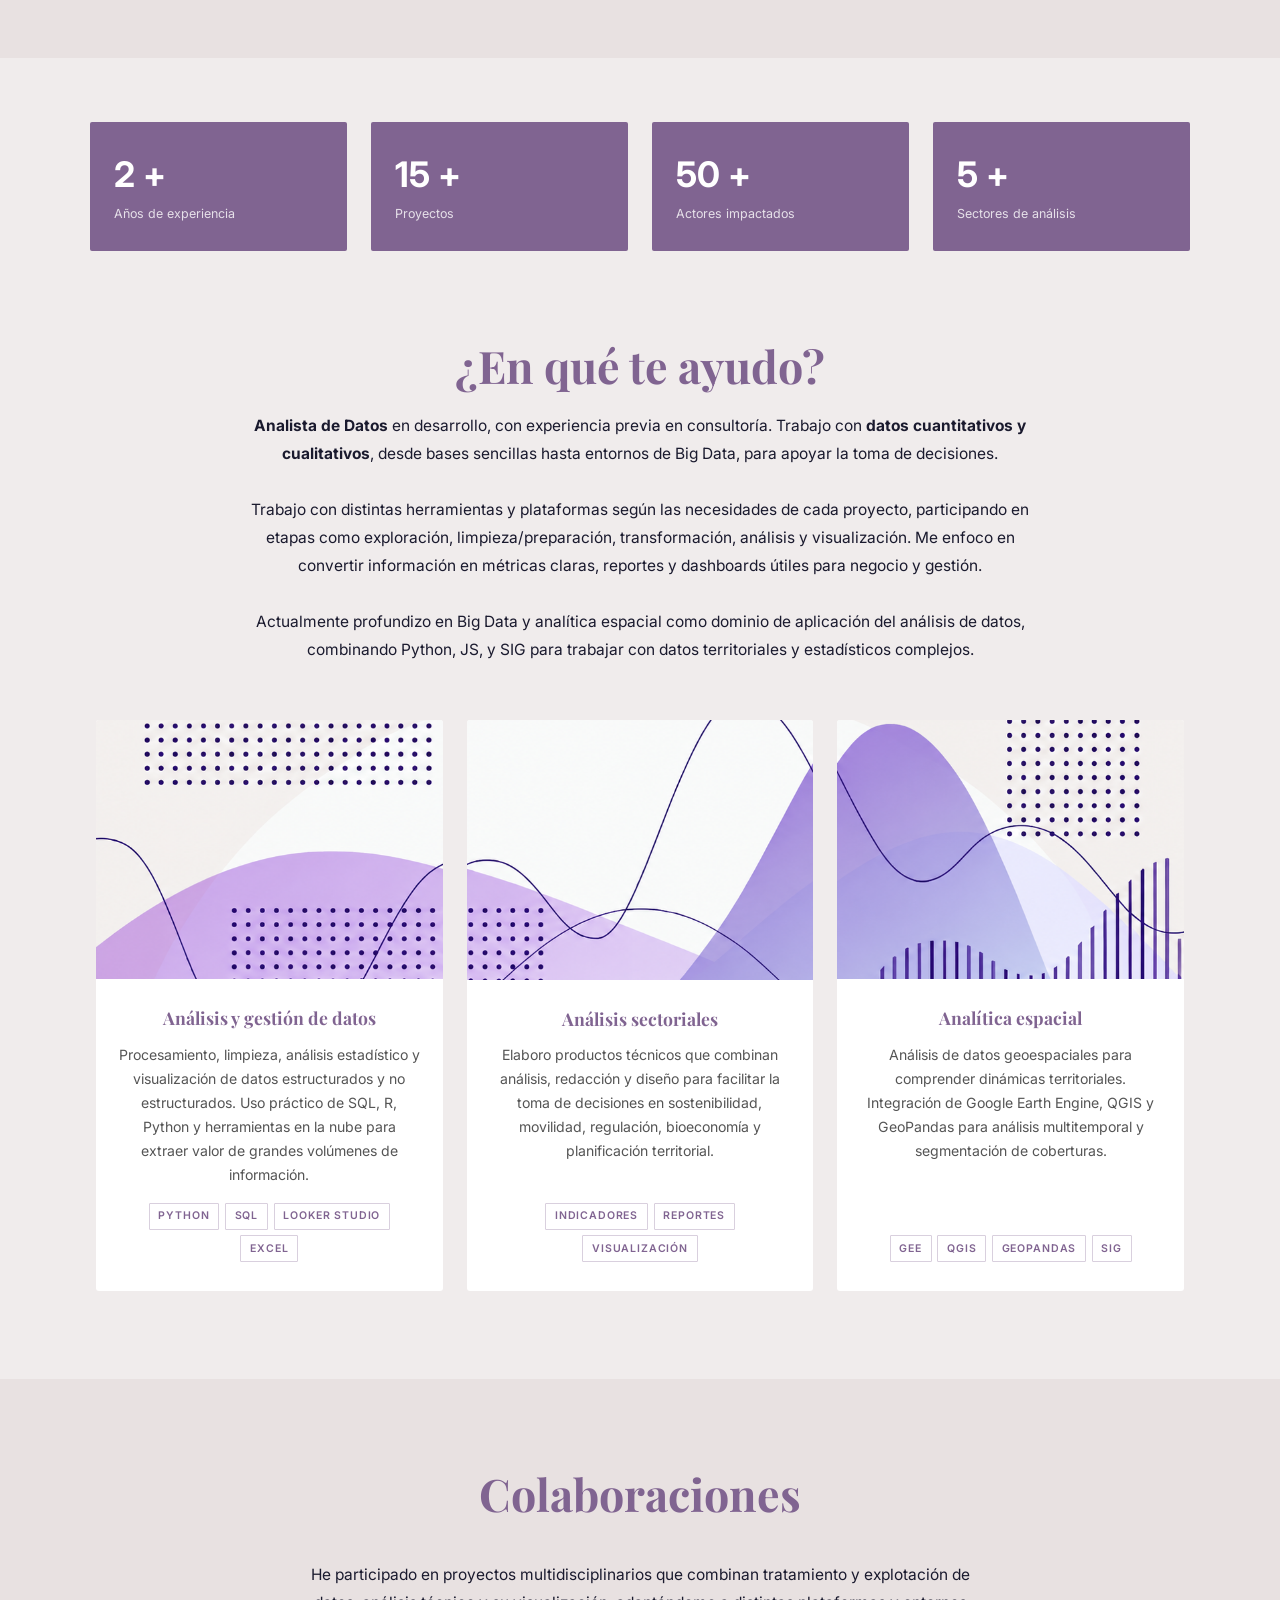
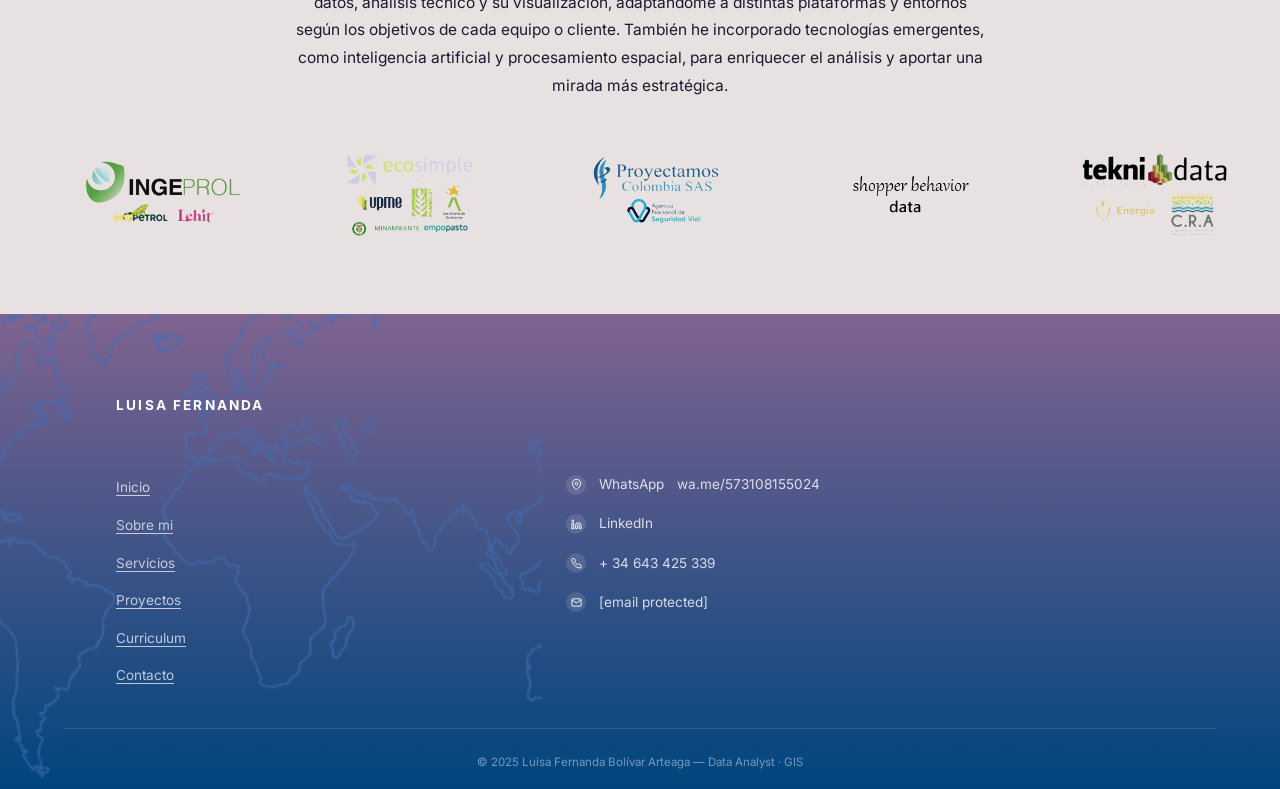
==== commit d257fb01: "enlaces ok. sigue parcial: servicios, proyectos, contacto" ====
--- a/index.html
+++ b/index.html
@@ -19,9 +19,9 @@
     <ul class="nav-links" id="navLinks">
       <li><a href="#hero">Inicio</a></li>
       <li><a href="sobremi/index.html">Sobre mi</a></li>
-      <li><a href="#lo-que-hago">Servicios</a></li>
+      <li><a href="servicios/">Servicios</a></li>
       <li><a href="https://85944478-ba45-48b2-b9d4-920b23eec399.filesusr.com/ugd/d767a4_0eafc25b8b7340abb71ace5b3f8cf896.pdf" target="_blank">Curriculum</a></li>
-      <li><a href="#contacto">Contacto</a></li>
+      <li><a href="contacto/">Contacto</a></li>
     </ul>
     <div class="lang-select" title="Idioma">
       <!-- <span class="lang-flag">🇪🇸</span> -->
@@ -241,8 +241,10 @@
       <ul class="footer-nav">
         <li><a href="#hero">Inicio</a></li>
         <li><a href="sobremi/index.html">Sobre mi</a></li>
-        <li><a href="#lo-que-hago">Servicios</a></li>
+        <li><a href="servicios/">Servicios</a></li>
+        <li><a href="proyectos/">Proyectos</a></li>    
         <li><a href="https://85944478-ba45-48b2-b9d4-920b23eec399.filesusr.com/ugd/d767a4_0eafc25b8b7340abb71ace5b3f8cf896.pdf" target="_blank">Curriculum</a></li>
+        <li><a href="../contacto/">Contacto</a></li>
       </ul>
     </div>
     <div class="footer-right">
--- a/style.css
+++ b/style.css
@@ -147,7 +147,7 @@
     url('https://static.wixstatic.com/media/11062b_77378fc0da68439ebd8fd24a2f51e50cf000.jpg/v1/fill/w_1920,h_1080,al_c,q_80/11062b_77378fc0da68439ebd8fd24a2f51e50cf000.jpg');
   background-size: cover;
   background-position: center 30%;
-  background-attachment: fixed;
+  background-attachment: scroll;
 }
 
 .hero-card {
@@ -332,10 +332,11 @@
 .about-right { position: relative; }
 .about-photo-main {
   width: 100%;
-  max-height: 700px;
+  max-width: 480px;
+  /* max-height: 550px; */
+  aspect-ratio: 3.3/4;
   object-fit: cover;
-  object-position: top;
-  border-radius: 3px;
+  border-radius: 16px;
   display: block;
 }
 .about-photo-accent {
@@ -696,7 +697,7 @@
 }
 .two-col-grid-top {
   display: grid;
-  grid-template-columns: 1fr 380px;
+  grid-template-columns: 1fr 500px;
   gap: 60px;
   align-items: start;
   max-width: 1100px;
@@ -706,12 +707,12 @@
 
 /* ── Hero de página interior ── */
 .page-hero {
-  padding: 100px 0 60px;
+  padding: 200px 0 60px;
 }
 .page-hero-photo {
   width: 100%;
   max-width: 480px;
-  aspect-ratio: 4/5;
+  aspect-ratio: 4/4;
   object-fit: cover;
   border-radius: 16px;
   display: block;
@@ -755,17 +756,28 @@
   margin-bottom: 20px;
 }
 .content-photos {
-  display: flex;
-  flex-direction: column;
-  gap: 18px;
+  display: grid;
+  grid-template-columns: 1fr 1fr;
+  grid-template-rows: repeat(3, 1fr);
+  
+  gap: 10px;
+  margin-top: 56px
 }
 .content-photos img {
   width: 100%;
-  aspect-ratio: 4/3;
+  aspect-ratio: 3/4;
   object-fit: cover;
-  border-radius: 12px;
+  border-radius: 4px;
   display: block;
 }
+
+
+
+
+.content-photos .obj-top    { object-position: center top; }
+.content-photos .obj-bottom { object-position: center bottom; }
+.content-photos .obj-20p    { object-position: center 20%; }
+.content-photos .obj-80p    { object-position: center 80%; }
 
 /* ── CTA Section ── */
 .cta-section {
@@ -850,15 +862,13 @@
     aspect-ratio: 3/2;
   }
   .content-photos {
-    flex-direction: row;
-    overflow-x: auto;
-    gap: 12px;
-    padding-bottom: 8px;
+    /* flex-direction: column; */
+    grid-template-columns: 1fr;
+    margin-top: 0;        /* ← en móvil no hace falta offset */
   }
+
   .content-photos img {
-    min-width: 220px;
-    flex-shrink: 0;
-    aspect-ratio: 3/2;
+    aspect-ratio: 4/3;
   }
   .cta-section {
     padding: 60px 24px;
@@ -895,4 +905,4 @@
     opacity: 1;
     transform: none;
   }
-}
+}
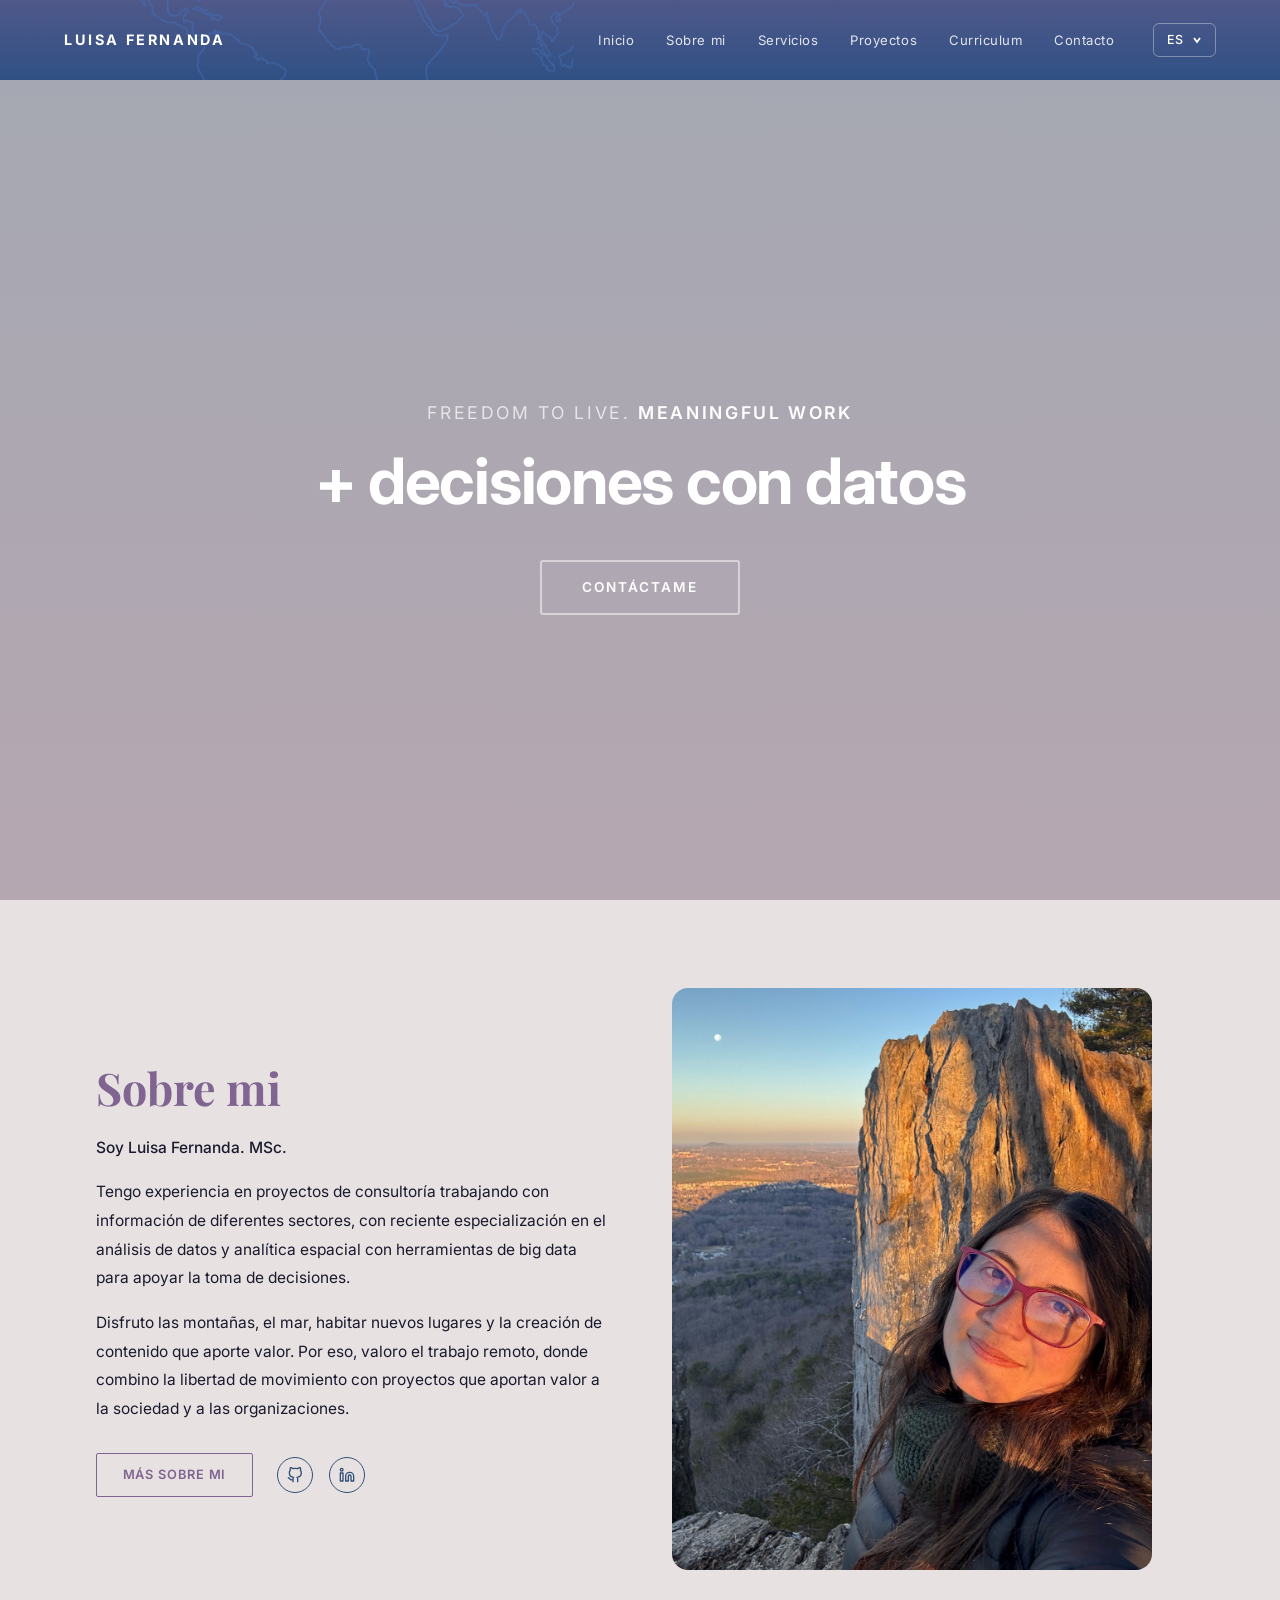
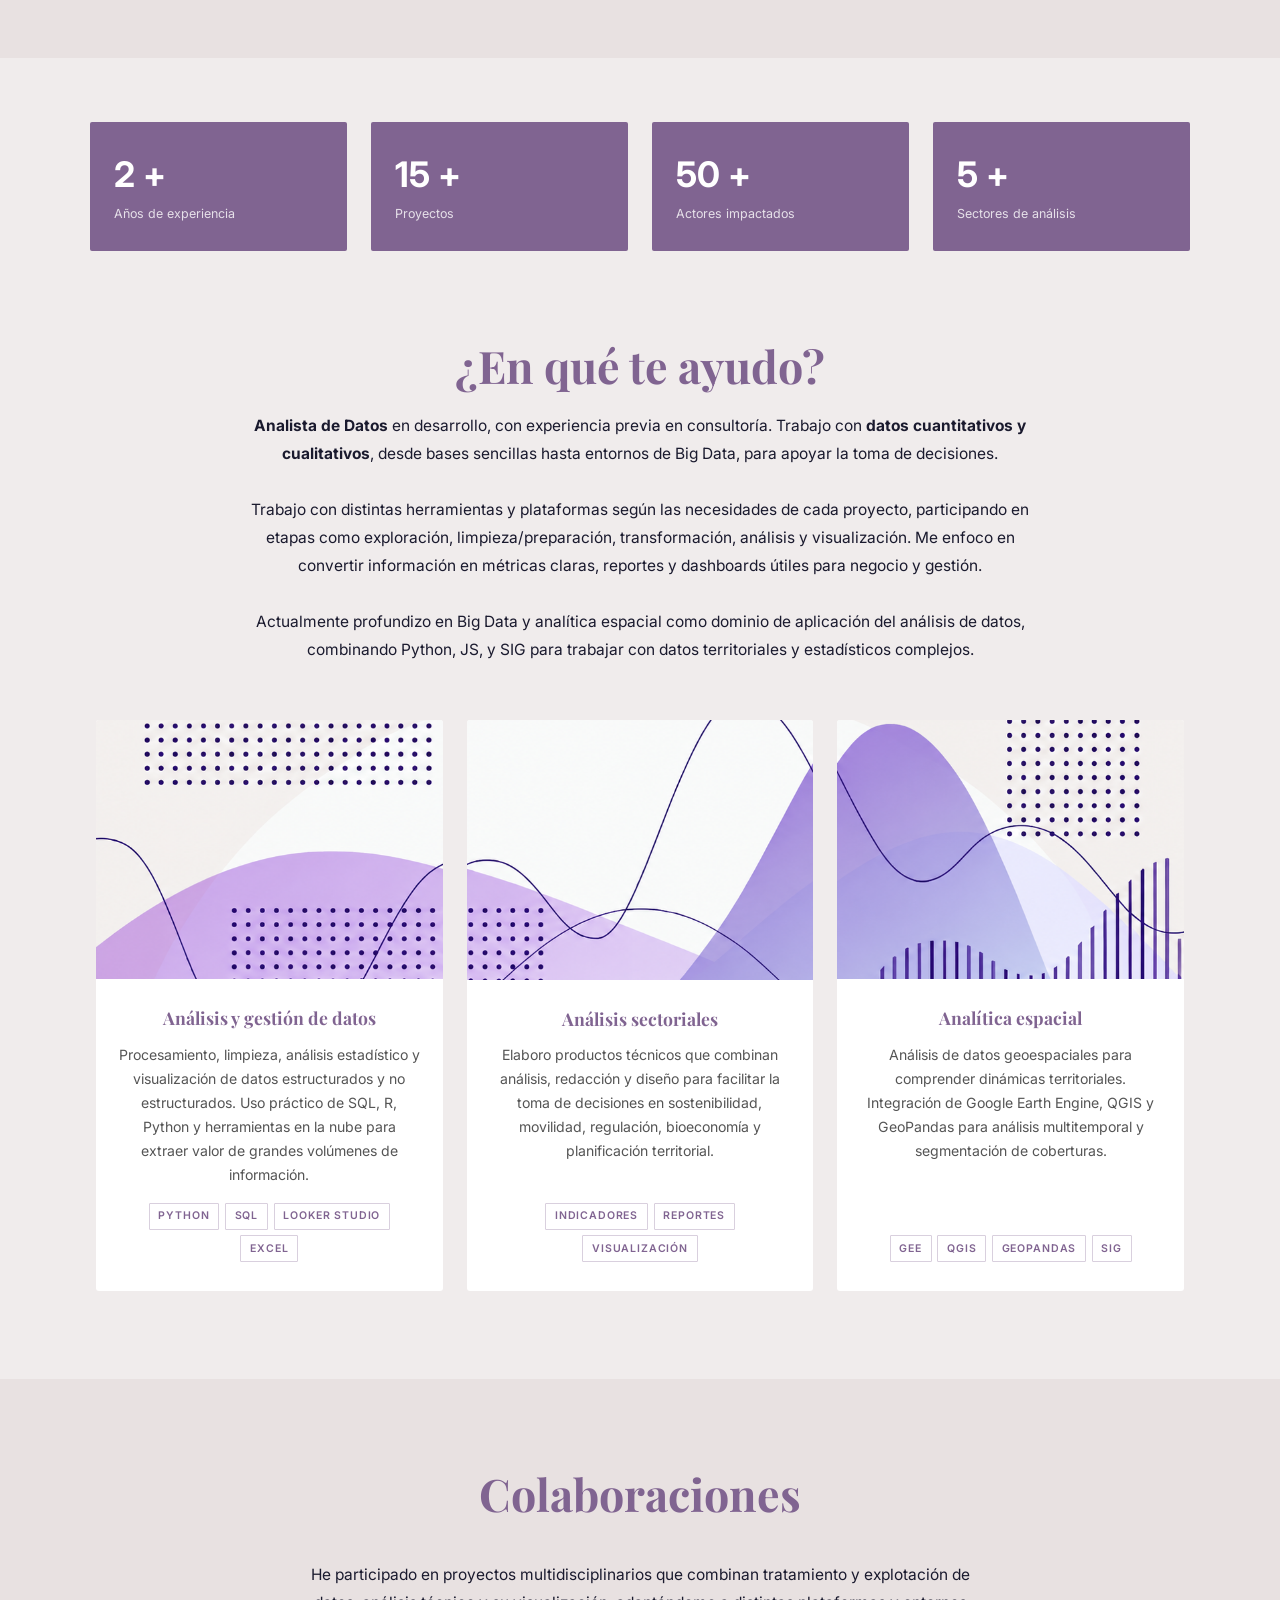
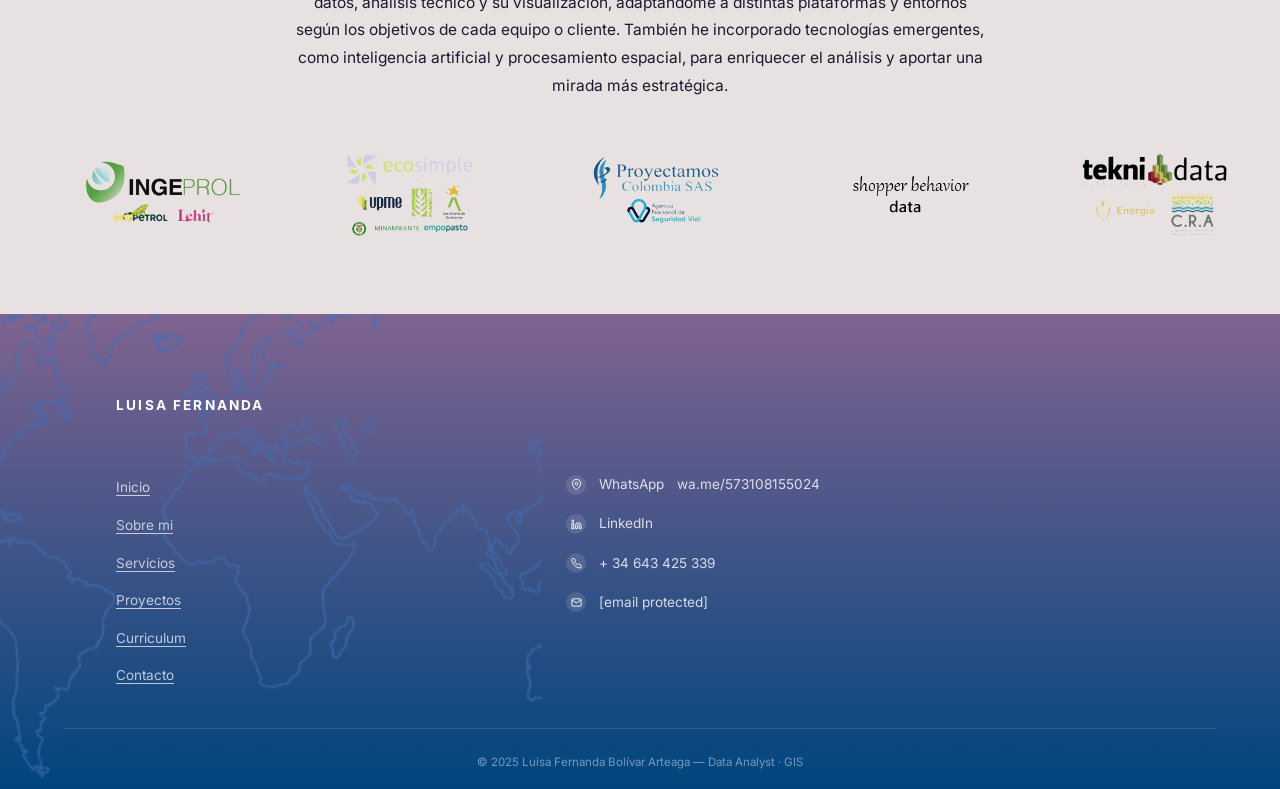
==== commit 75e62e8e: "fix: nav home proyectos" ====
--- a/index.html
+++ b/index.html
@@ -20,6 +20,7 @@
       <li><a href="#hero">Inicio</a></li>
       <li><a href="sobremi/index.html">Sobre mi</a></li>
       <li><a href="servicios/">Servicios</a></li>
+      <li><a href="proyectos/">Proyectos</a></li> 
       <li><a href="https://85944478-ba45-48b2-b9d4-920b23eec399.filesusr.com/ugd/d767a4_0eafc25b8b7340abb71ace5b3f8cf896.pdf" target="_blank">Curriculum</a></li>
       <li><a href="contacto/">Contacto</a></li>
     </ul>
@@ -244,7 +245,7 @@
         <li><a href="servicios/">Servicios</a></li>
         <li><a href="proyectos/">Proyectos</a></li>    
         <li><a href="https://85944478-ba45-48b2-b9d4-920b23eec399.filesusr.com/ugd/d767a4_0eafc25b8b7340abb71ace5b3f8cf896.pdf" target="_blank">Curriculum</a></li>
-        <li><a href="../contacto/">Contacto</a></li>
+        <li><a href="contacto/">Contacto</a></li>
       </ul>
     </div>
     <div class="footer-right">
